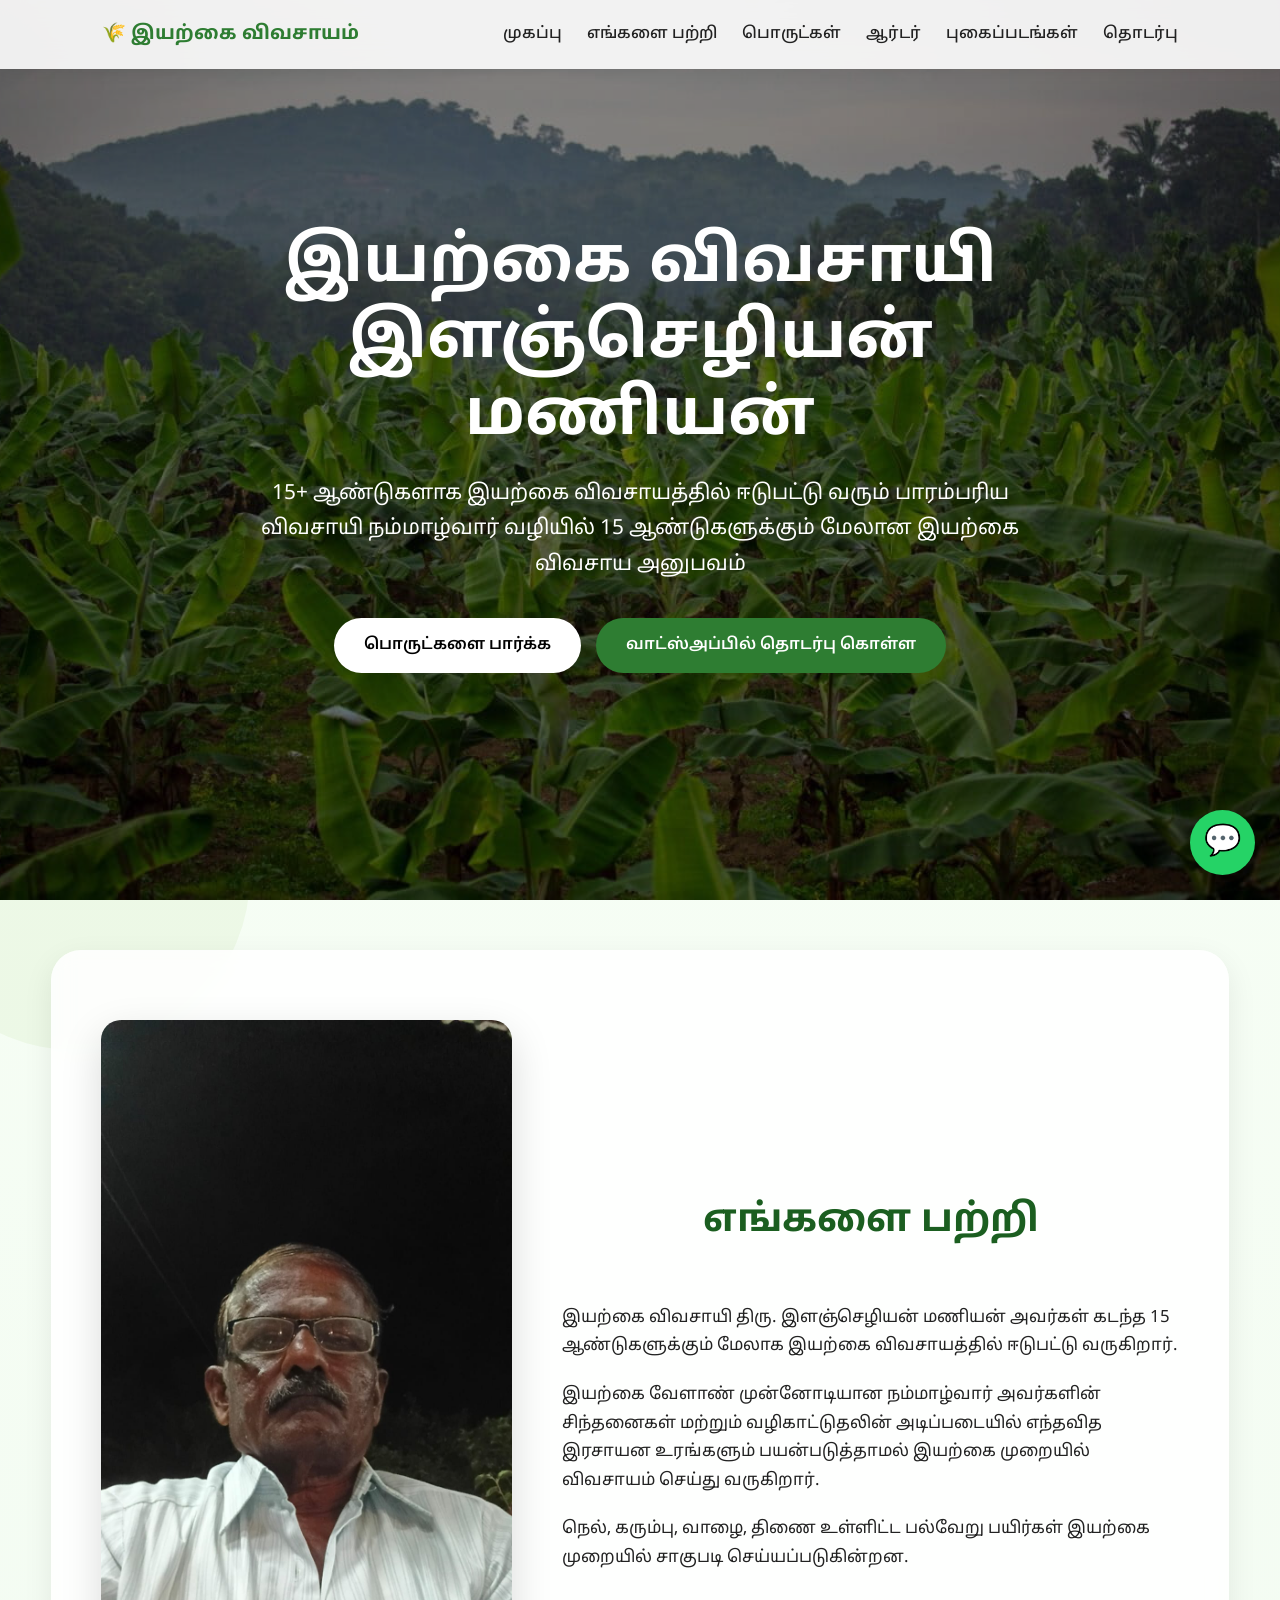
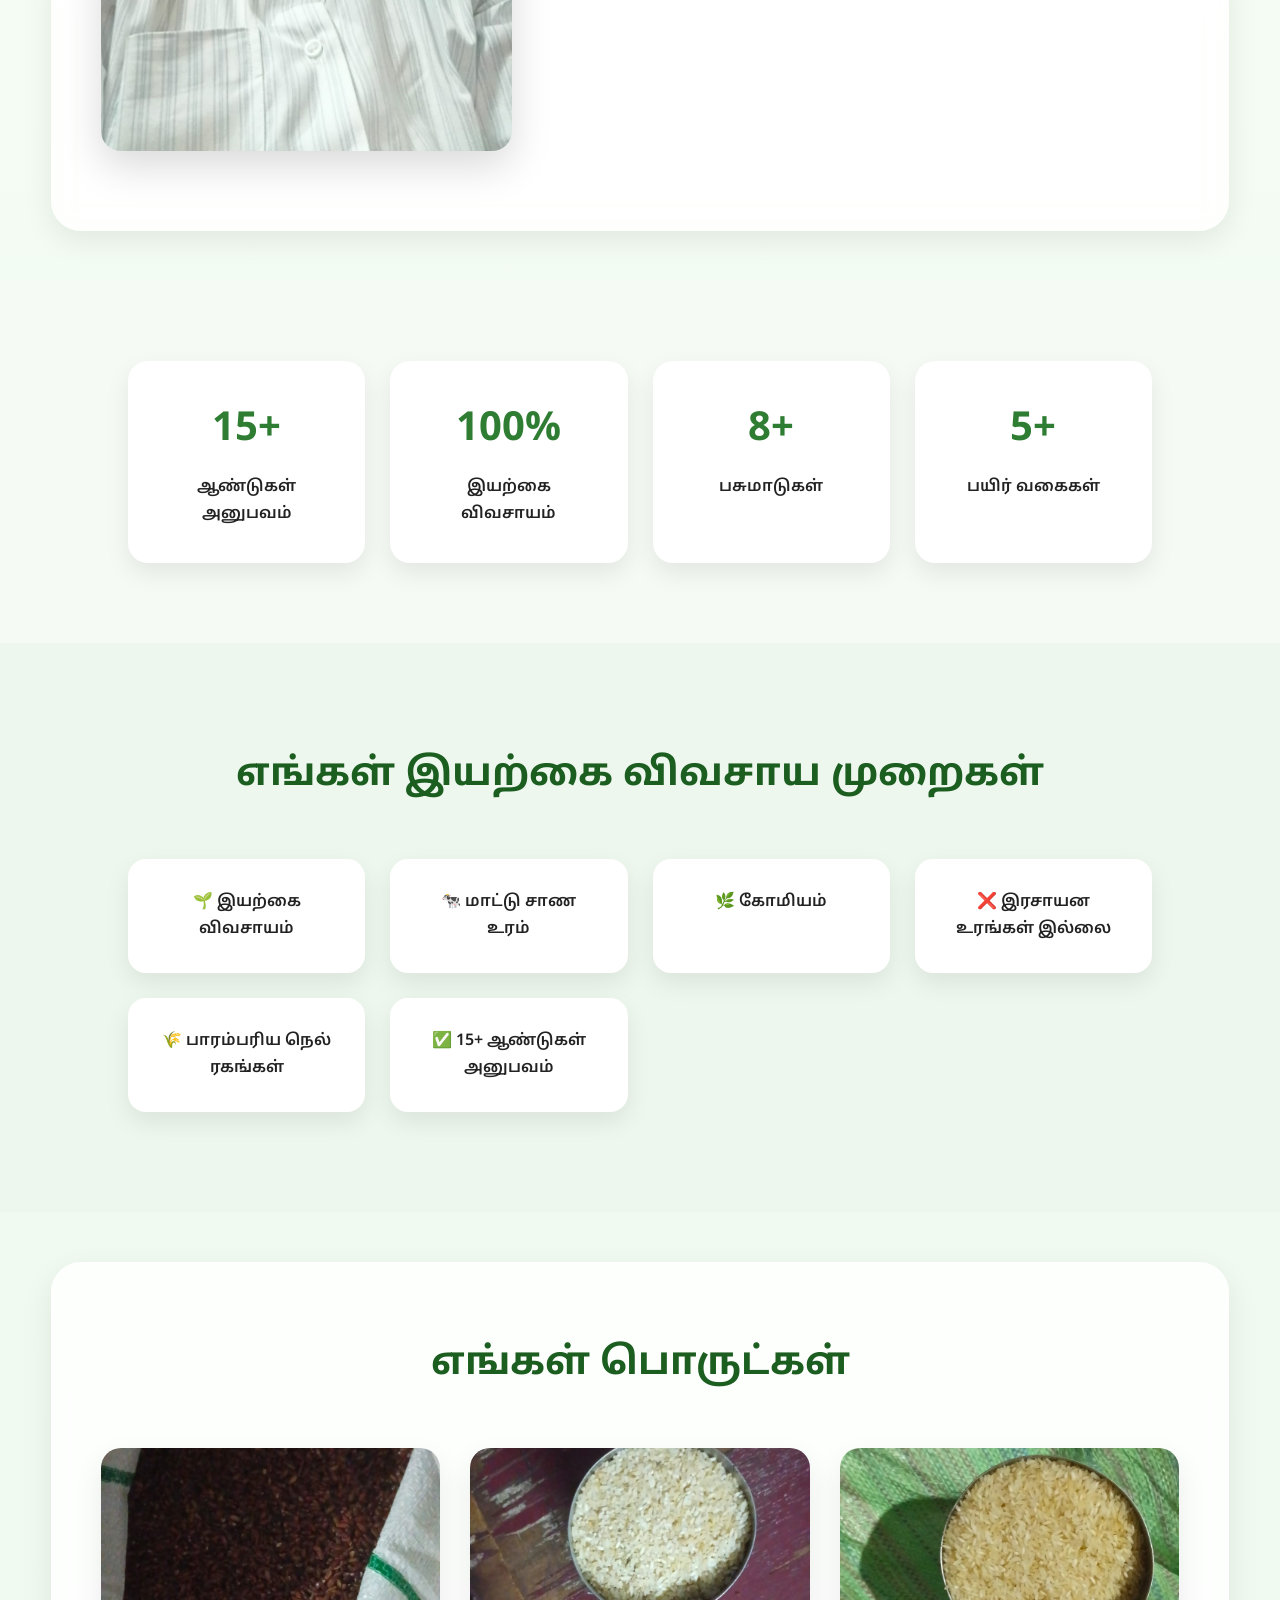
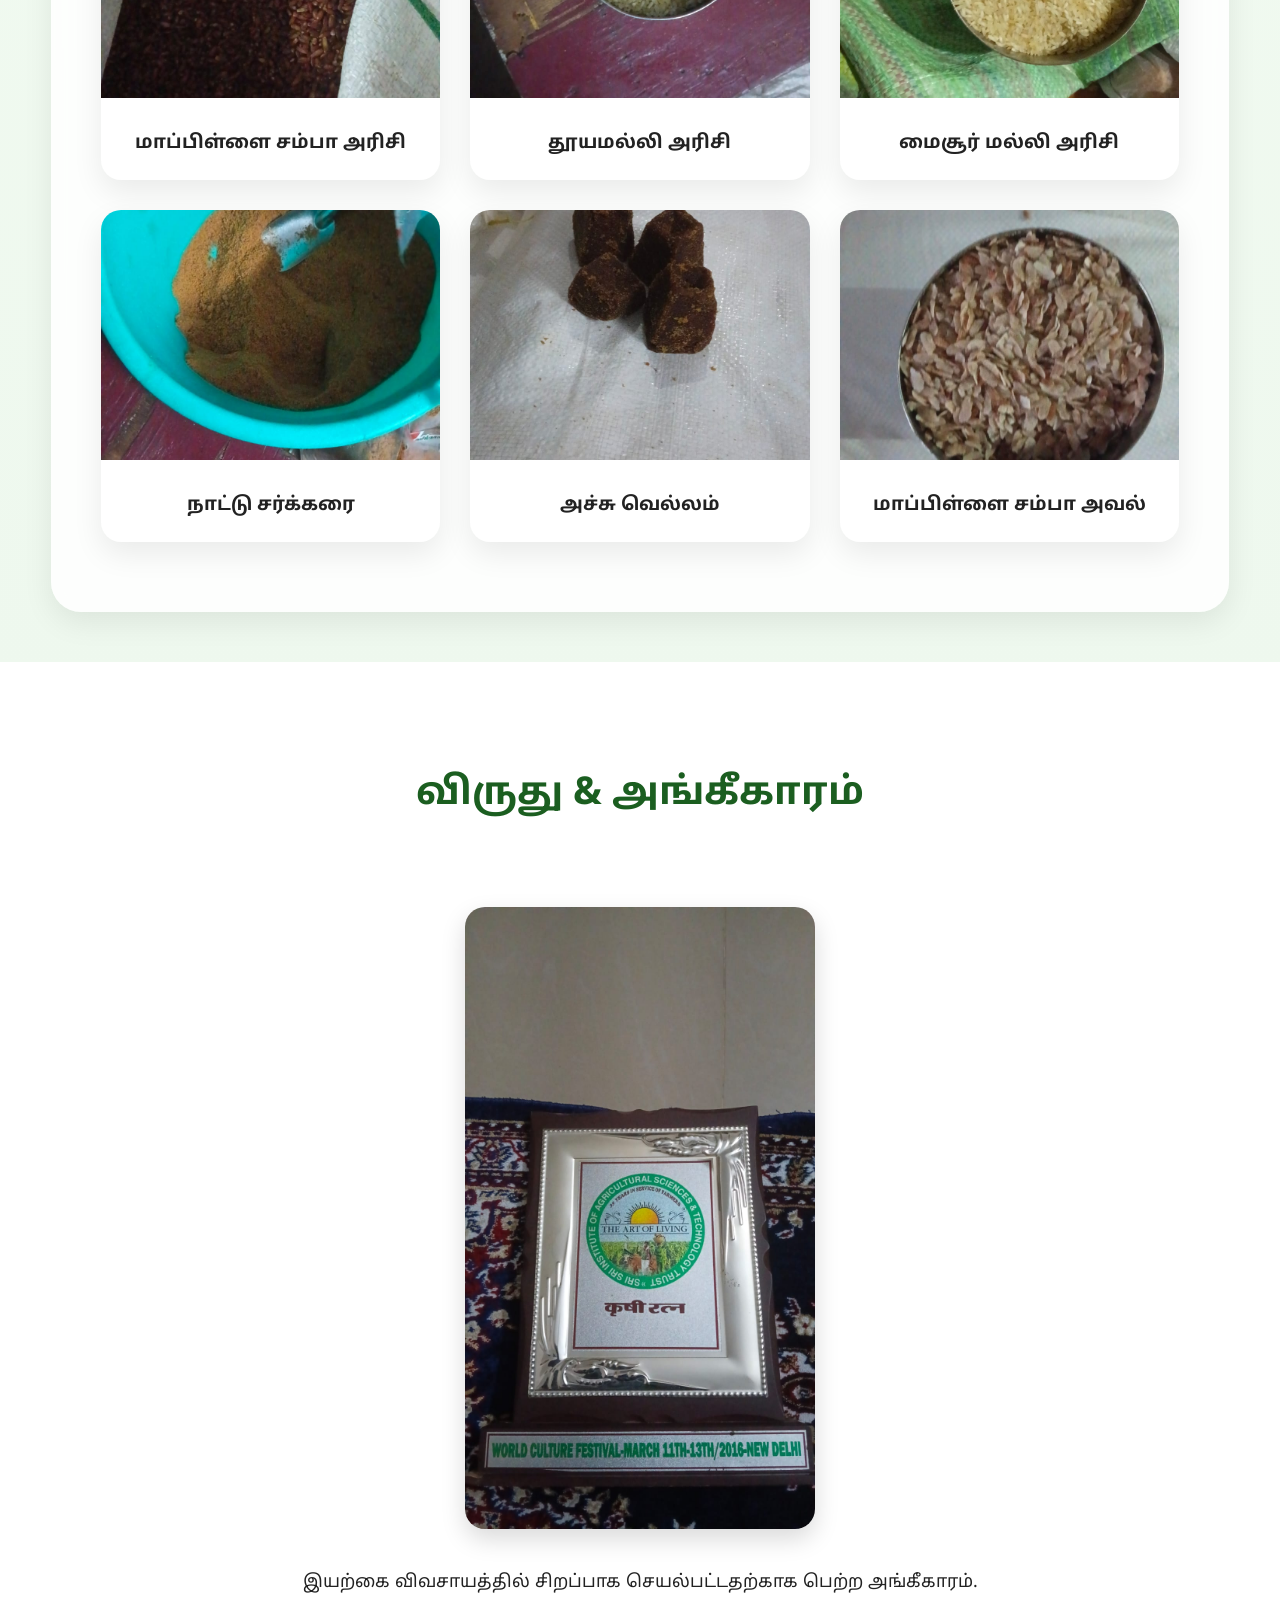
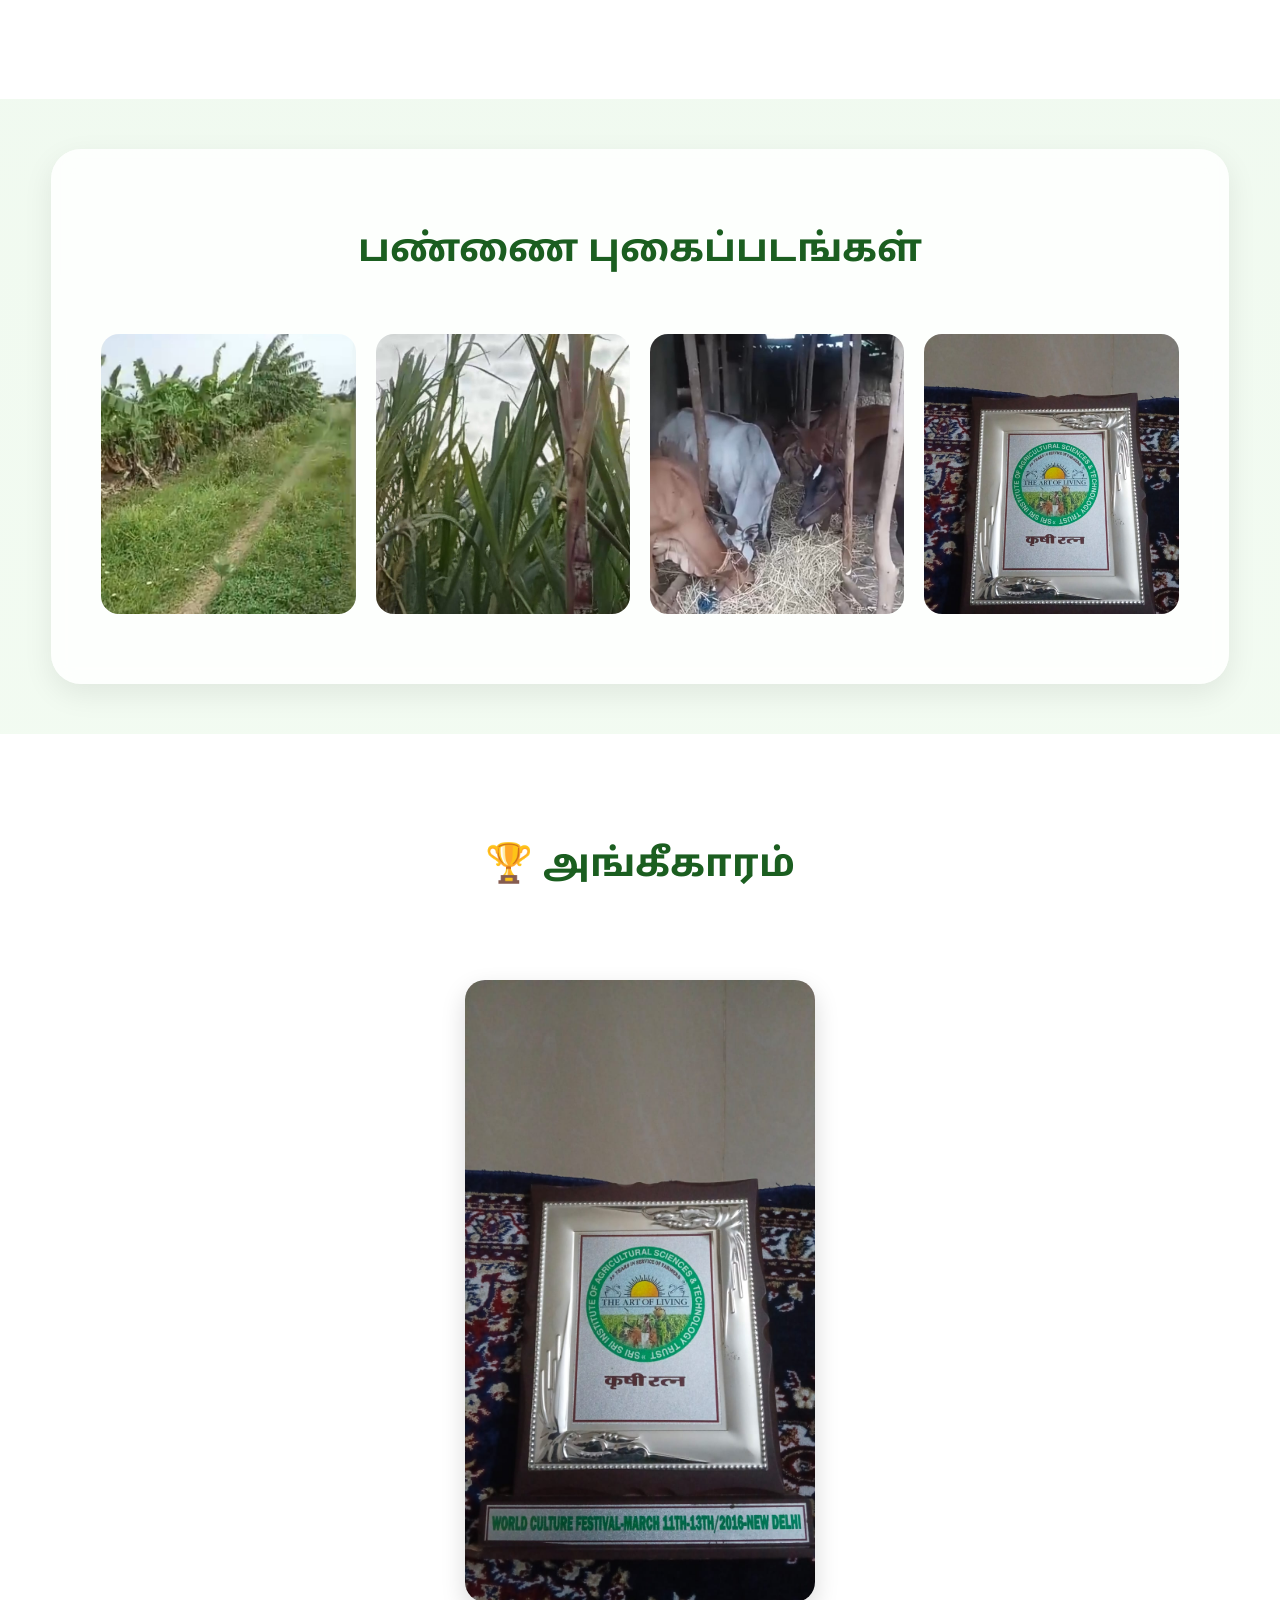
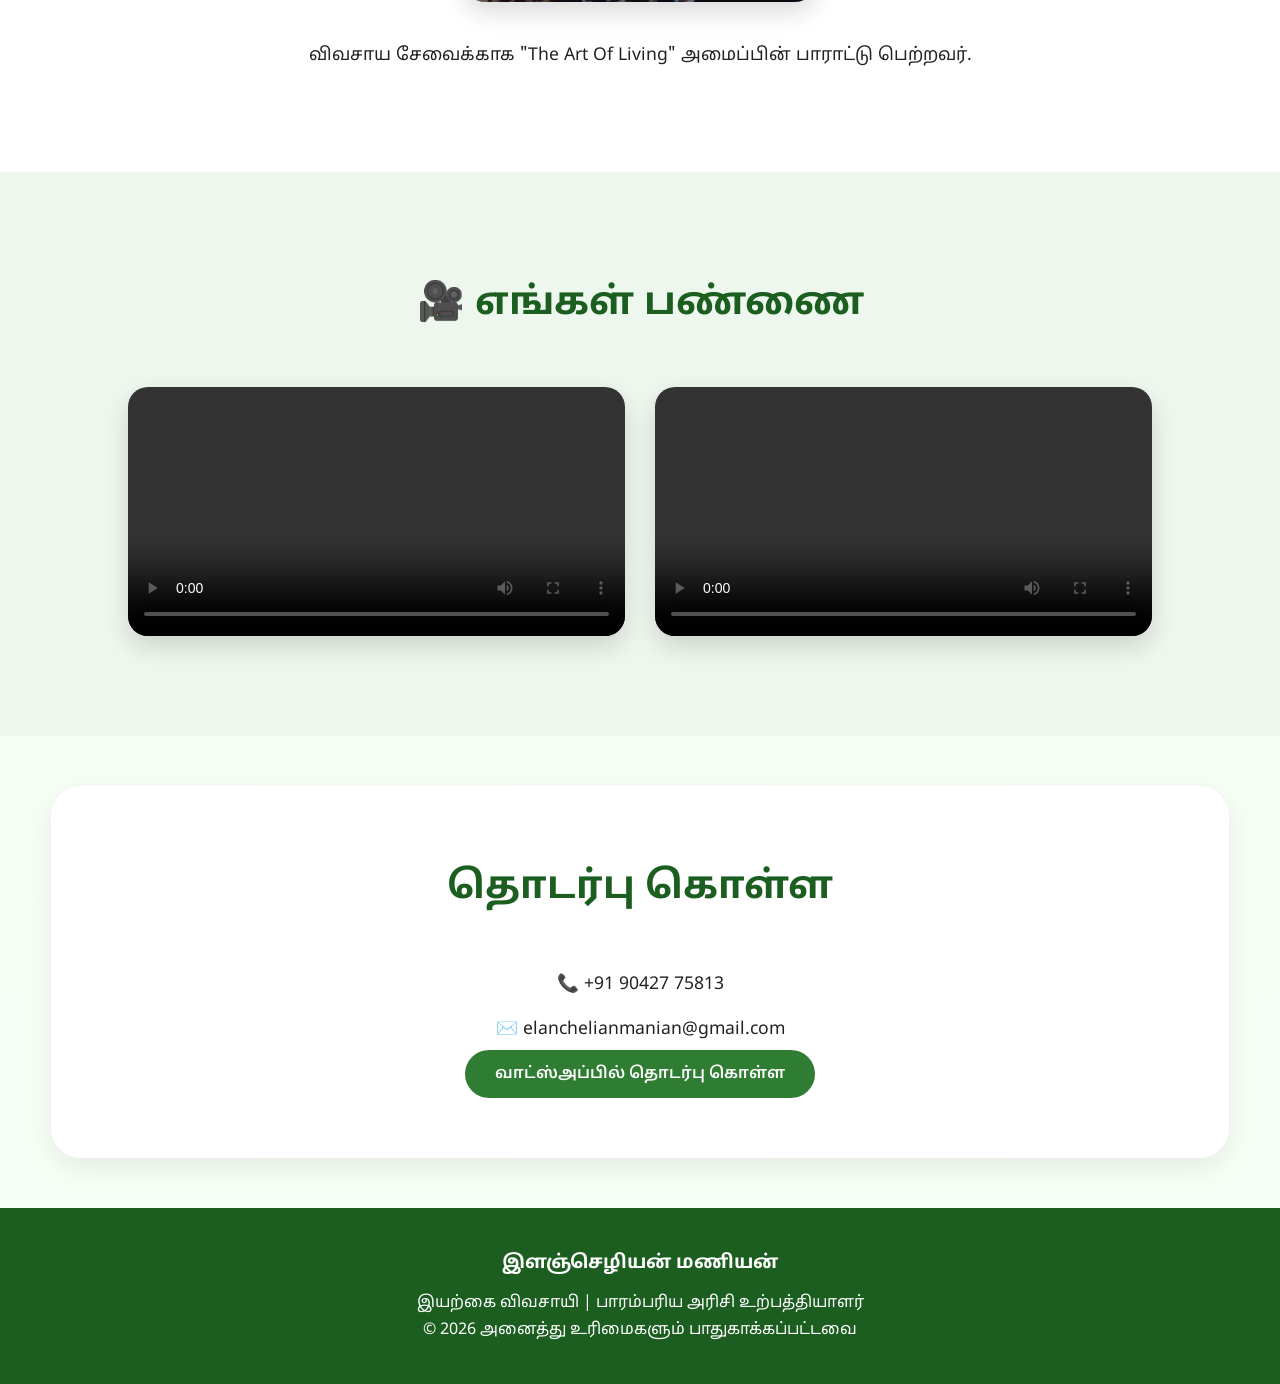
==== index.html @ e650efd2 "Add files via upload" ====
<!DOCTYPE html>
<html lang="ta">
<head>
    <meta charset="UTF-8">
    <meta name="viewport" content="width=device-width, initial-scale=1.0">

    <title>இளஞ்செழியன் மணியன் | இயற்கை விவசாயி</title>

    <meta name="description"
        content="15 ஆண்டுகளுக்கும் மேலாக இயற்கை விவசாயத்தில் ஈடுபட்டு வரும் இளஞ்செழியன் மணியன். பாரம்பரிய அரிசி வகைகள், நாட்டு சர்க்கரை, வெல்லம் மற்றும் இயற்கை விவசாயப் பொருட்கள்.">

    <link rel="stylesheet" href="style.css">

    <link href="https://fonts.googleapis.com/css2?family=Noto+Sans+Tamil:wght@300;400;500;600;700&display=swap" rel="stylesheet">
</head>

<body>

    <!-- NAVBAR -->

    <header class="navbar">

        <div class="logo">
            🌾 இயற்கை விவசாயம்
        </div>

        <nav>
            <ul>
                <li><a href="#home">முகப்பு</a></li>
                <li><a href="#about">எங்களை பற்றி</a></li>
                <li><a href="#products">பொருட்கள்</a></li>
                <li><a href="order.html">ஆர்டர்</a></li>
                <li><a href="#gallery">புகைப்படங்கள்</a></li>
                <li><a href="#contact">தொடர்பு</a></li>
            </ul>
        </nav>

    </header>



    <!-- HERO SECTION -->

    <section id="home" class="hero">

        <div class="overlay"></div>

        <div class="hero-content">

            <h1>
                இயற்கை விவசாயி <br>
                இளஞ்செழியன் மணியன்
            </h1>

            <p>
                15+ ஆண்டுகளாக இயற்கை விவசாயத்தில் ஈடுபட்டு வரும்
                பாரம்பரிய விவசாயி நம்மாழ்வார் வழியில் 15 ஆண்டுகளுக்கும் மேலான இயற்கை விவசாய அனுபவம்
            </p>

            <div class="hero-buttons">

                <a href="#products" class="btn">
                    பொருட்களை பார்க்க
                </a>

                <a href="https://wa.me/919042775813"
                    target="_blank"
                    class="btn btn-green">

                    வாட்ஸ்அப்பில் தொடர்பு கொள்ள
                </a>

            </div>

        </div>

    </section>



    <!-- ABOUT -->

    <section id="about" class="about">

        <div class="about-image">
            <img src="farmer.jpeg" alt="Farmer">
        </div>

        <div class="about-content">

            <h2>எங்களை பற்றி</h2>

            <p>
                இயற்கை விவசாயி திரு. இளஞ்செழியன் மணியன் அவர்கள்
                கடந்த 15 ஆண்டுகளுக்கும் மேலாக இயற்கை விவசாயத்தில்
                ஈடுபட்டு வருகிறார்.
            </p>

            <p>
                இயற்கை வேளாண் முன்னோடியான நம்மாழ்வார் அவர்களின்
                சிந்தனைகள் மற்றும் வழிகாட்டுதலின் அடிப்படையில்
                எந்தவித இரசாயன உரங்களும் பயன்படுத்தாமல்
                இயற்கை முறையில் விவசாயம் செய்து வருகிறார்.
            </p>

            <p>
                நெல், கரும்பு, வாழை, திணை உள்ளிட்ட பல்வேறு
                பயிர்கள் இயற்கை முறையில் சாகுபடி செய்யப்படுகின்றன.
            </p>

        </div>

    </section>

    <section class="stats">

    <div class="stat-box">
        <h3>15+</h3>
        <p>ஆண்டுகள் அனுபவம்</p>
    </div>

    <div class="stat-box">
        <h3>100%</h3>
        <p>இயற்கை விவசாயம்</p>
    </div>

    <div class="stat-box">
        <h3>8+</h3>
        <p>பசுமாடுகள்</p>
    </div>

    <div class="stat-box">
        <h3>5+</h3>
        <p>பயிர் வகைகள்</p>
    </div>

</section>



    <!-- ORGANIC -->

    <section class="organic">

        <h2>எங்கள் இயற்கை விவசாய முறைகள்</h2>

        <div class="organic-grid">

            <div class="organic-card">
                🌱 இயற்கை விவசாயம்
            </div>

            <div class="organic-card">
                🐄 மாட்டு சாண உரம்
            </div>

            <div class="organic-card">
                🌿 கோமியம்
            </div>

            <div class="organic-card">
                ❌ இரசாயன உரங்கள் இல்லை
            </div>

            <div class="organic-card">
                🌾 பாரம்பரிய நெல் ரகங்கள்
            </div>

            <div class="organic-card">
                ✅ 15+ ஆண்டுகள் அனுபவம்
            </div>

        </div>

    </section>



    <!-- PRODUCTS -->

    <section id="products" class="products">

        <h2>எங்கள் பொருட்கள்</h2>

        <div class="product-grid">

            <div class="product-card">
                <img src="mappulai samba 1.jpeg">
                <h3>மாப்பிள்ளை சம்பா அரிசி</h3>
            </div>

            <div class="product-card">
                <img src="thooyamalli 5.jpeg">
                <h3>தூயமல்லி அரிசி</h3>
            </div>

            <div class="product-card">
                <img src="maisoor malli 4.jpeg">
                <h3>மைசூர் மல்லி அரிசி</h3>
            </div>

            <div class="product-card">
                <img src="naatu sugar 6.jpeg">
                <h3>நாட்டு சர்க்கரை</h3>
            </div>

            <div class="product-card">
                <img src="achu vellam 7.jpeg">
                <h3>அச்சு வெல்லம்</h3>
            </div>

            <div class="product-card">
                <img src="mappulai samba avul 3.jpeg">
                <h3>மாப்பிள்ளை சம்பா அவல்</h3>
            </div>

        </div>

    </section>



    <!-- AWARD -->

    <section class="award">

        <h2>விருது & அங்கீகாரம்</h2>

        <img src="award.jpeg">

        <p>
            இயற்கை விவசாயத்தில் சிறப்பாக செயல்பட்டதற்காக
            பெற்ற அங்கீகாரம்.
        </p>

    </section>



    <!-- GALLERY -->

    <section id="gallery" class="gallery">

        <h2>பண்ணை புகைப்படங்கள்</h2>

        <div class="gallery-grid">

            <img src="banana 8.jpeg">
            <img src="sugarcane 9.jpeg">
            <img src="cow.jpeg">
            <img src="award.jpeg">

        </div>

    </section>

    <section class="award">

    <h2>🏆 அங்கீகாரம்</h2>

    <img src="award.jpeg">

    <p>
        விவசாய சேவைக்காக
        "The Art Of Living"
        அமைப்பின் பாராட்டு பெற்றவர்.
    </p>

</section>

<section class="videos">

<h2>🎥 எங்கள் பண்ணை</h2>

<div class="video-grid">

<video controls>
<source src="farm-tour.mp4" type="video/mp4">
</video>

<video controls>
<source src="organic-farming (1).mp4" type="video/mp4">
</video>

</div>

</section>



    <!-- CONTACT -->

    <section id="contact" class="contact">

        <h2>தொடர்பு கொள்ள</h2>

        <p>📞 +91 90427 75813</p>

        <p>
            ✉️ elanchelianmanian@gmail.com
        </p>

        <a href="https://wa.me/919042775813"
            target="_blank"
            class="btn btn-green">

            வாட்ஸ்அப்பில் தொடர்பு கொள்ள
        </a>

    </section>



    <!-- FOOTER -->

    <footer>

        <h3>இளஞ்செழியன் மணியன்</h3>

        <p>
            இயற்கை விவசாயி | பாரம்பரிய அரிசி உற்பத்தியாளர்
        </p>

        <p>
            © 2026 அனைத்து உரிமைகளும் பாதுகாக்கப்பட்டவை
        </p>

    </footer>

    <a href="https://wa.me/919042775813"
class="whatsapp-float"
target="_blank">

💬

</a>
</body>
</html>
---- style.css ----
*{
    margin:0;
    padding:0;
    box-sizing:border-box;
    scroll-behavior:smooth;
}

body{
    font-family:'Noto Sans Tamil',sans-serif;
    background:#f8faf7;
    color:#222;
    line-height:1.7;
    overflow-x:hidden;
}

/* NAVBAR */

.navbar{
    position:fixed;
    top:0;
    width:100%;
    display:flex;
    justify-content:space-between;
    align-items:center;
    padding:18px 8%;
    background:rgba(255,255,255,0.9);

    backdrop-filter:blur(12px);

    box-shadow:
    0 2px 20px rgba(0,0,0,0.08);
    z-index:1000;
    box-shadow:0 2px 15px rgba(0,0,0,0.08);
}

.logo{
    font-size:1.2rem;
    font-weight:700;
    color:#2e7d32;
}

.navbar ul{
    display:flex;
    gap:25px;
    list-style:none;
}

.navbar a{
    text-decoration:none;
    color:#222;
    font-weight:500;
    transition:.3s;
}

.navbar a:hover{
    color:#2e7d32;
}

/* HERO */

.hero{
    height:100vh;
    background:url("banana.jpg");
    background-size:cover;
    background-position:center;
    position:relative;
    display:flex;
    justify-content:center;
    align-items:center;
    text-align:center;
}

.overlay{
    position:absolute;
    inset:0;
    background:rgba(0,0,0,0.45);
}

.hero-content{
    position:relative;
    z-index:2;
    color:white;
    max-width:800px;
    padding:20px;
}

.hero h1{
    font-size:4rem;
    margin-bottom:20px;
    line-height:1.2;
}

.hero p{
    font-size:1.3rem;
    margin-bottom:35px;
}

.hero-buttons{
    display:flex;
    justify-content:center;
    gap:15px;
    flex-wrap:wrap;
}

.btn{
    padding:14px 30px;
    border-radius:50px;
    background:white;
    color:black;
    text-decoration:none;
    font-weight:600;
    transition:.3s;
}

.btn:hover{
    transform:translateY(-4px);
}

.btn-green{
    background:#2e7d32;
    color:white;
}

/* SECTIONS */

section{
    padding:100px 10%;
}

section h2{
    text-align:center;
    font-size:2.4rem;
    margin-bottom:50px;
    color:#1b5e20;
}

/* ABOUT */

.about{
    display:grid;
    grid-template-columns:1fr 1.5fr;
    gap:50px;
    align-items:center;
}

.about-image img{
    width:100%;
    border-radius:20px;
    box-shadow:0 15px 40px rgba(0,0,0,.15);
}

.about-content p{
    margin-bottom:20px;
    font-size:1.05rem;
}

/* ORGANIC */

.organic{
    background:#eef7ee;
}

.organic-grid{
    display:grid;
    grid-template-columns:repeat(auto-fit,minmax(220px,1fr));
    gap:25px;
}

.organic-card{
    background:white;
    padding:30px;
    border-radius:18px;
    text-align:center;
    font-weight:600;
    box-shadow:0 10px 25px rgba(0,0,0,.08);
    transition:.3s;
}

.organic-card:hover{
    transform:translateY(-8px);
}

/* PRODUCTS */

.product-grid{
    display:grid;
    grid-template-columns:repeat(auto-fit,minmax(280px,1fr));
    gap:30px;
}

.product-card{
    background:white;
    border-radius:20px;
    overflow:hidden;
    box-shadow:0 12px 30px rgba(0,0,0,.08);
    transition:.3s;
}

.product-card:hover{
    transform:translateY(-12px);
    box-shadow:0 20px 40px rgba(0,0,0,.15);
}

.product-card img{
    width:100%;
    height:250px;
    object-fit:cover;
}

.product-card h3{
    padding:20px;
    text-align:center;
}

/* AWARD */

.award{
    text-align:center;
    background:#f4f9f2;
}

.award img{
    width:320px;
    max-width:100%;
    margin-bottom:25px;
    border-radius:15px;
    box-shadow:0 12px 25px rgba(0,0,0,.12);
}

/* GALLERY */

.gallery{
    background:white;
}

.gallery-grid{
    display:grid;
    grid-template-columns:repeat(auto-fit,minmax(250px,1fr));
    gap:20px;
}

.gallery-grid img{
    width:100%;
    height:280px;
    object-fit:cover;
    border-radius:18px;
    transition:.3s;
    cursor:pointer;
}

.gallery-grid img:hover{
    transform:translateY(-12px);
    box-shadow:0 20px 40px rgba(0,0,0,.15);
}

/* CONTACT */

.contact{
    text-align:center;
    background:#eef7ee;
}

.contact p{
    margin-bottom:15px;
    font-size:1.1rem;
}

/* FOOTER */

footer{
    background:#1b5e20;
    color:white;
    text-align:center;
    padding:40px 20px;
}

footer h3{
    margin-bottom:10px;
}

/* MOBILE */

@media(max-width:900px){

    .navbar{
        flex-direction:column;
        gap:15px;
        padding:15px;
    }

    .navbar ul{
        flex-wrap:wrap;
        justify-content:center;
        gap:12px;
    }

    .hero h1{
        font-size:2.5rem;
    }

    .hero p{
        font-size:1rem;
    }

    .about{
        grid-template-columns:1fr;
    }

    section{
        padding:80px 6%;
    }
}

.whatsapp-float{
    position:fixed;
    width:65px;
    height:65px;
    bottom:25px;
    right:25px;
    background:#25D366;
    color:white;
    border-radius:50%;
    display:flex;
    justify-content:center;
    align-items:center;
    font-size:30px;
    text-decoration:none;
    box-shadow:0 5px 20px rgba(0,0,0,.3);
    z-index:9999;
    transition:.3s;
}

.whatsapp-float:hover{
    transform:scale(1.1);
}

.stats{
    display:grid;
    grid-template-columns:repeat(auto-fit,minmax(220px,1fr));
    gap:25px;
    padding:80px 10%;
    background:#f5faf4;
}

.stat-box{
    background:white;
    text-align:center;
    padding:35px;
    border-radius:20px;
    box-shadow:0 10px 25px rgba(0,0,0,.08);
}

.stat-box h3{
    color:#2e7d32;
    font-size:2.5rem;
}

.stat-box p{
    margin-top:10px;
    font-weight:600;
}

.award{
    text-align:center;
    padding:100px 10%;
    background:white;
}

.award img{
    width:350px;
    max-width:100%;
    border-radius:20px;
    margin:30px 0;
    box-shadow:0 10px 25px rgba(0,0,0,.15);
}

.award p{
    font-size:1.1rem;
}

.videos{
    padding:100px 10%;
    background:#eef7ee;
}

.video-grid{
    display:grid;
    grid-template-columns:repeat(auto-fit,minmax(400px,1fr));
    gap:30px;
}

.video-grid video{
    width:100%;
    border-radius:20px;
    box-shadow:0 10px 25px rgba(0,0,0,.15);
}

.active{
    color:#2e7d32 !important;
    font-weight:700;
}

.order-container{
    margin-top:140px;
}

body{
    background: linear-gradient(
        180deg,
        #f8fff6 0%,
        #eef8ee 50%,
        #f8fff6 100%
    );
}

.about,
.products,
.gallery,
.contact{
    background: rgba(255,255,255,0.85);
    backdrop-filter: blur(10px);

    border-radius: 30px;

    margin: 50px auto;
    width: 92%;

    box-shadow:
    0 10px 30px rgba(0,0,0,0.08);

    padding: 70px 50px;
}

body::before{
    content:"";
    position:fixed;
    top:-150px;
    right:-100px;

    width:400px;
    height:400px;

    background:rgba(76,175,80,0.08);

    border-radius:50%;

    z-index:-1;
}

body::after{
    content:"";
    position:fixed;

    bottom:-150px;
    left:-100px;

    width:350px;
    height:350px;

    background:rgba(139,195,74,0.08);

    border-radius:50%;

    z-index:-1;
}

.product-card,
.gallery img,
.organic-card{
    transition:0.4s;
}

.product-card:hover,
.gallery img:hover,
.organic-card:hover{

    transform:translateY(-10px);

    box-shadow:
    0 20px 40px rgba(0,0,0,0.15);
}
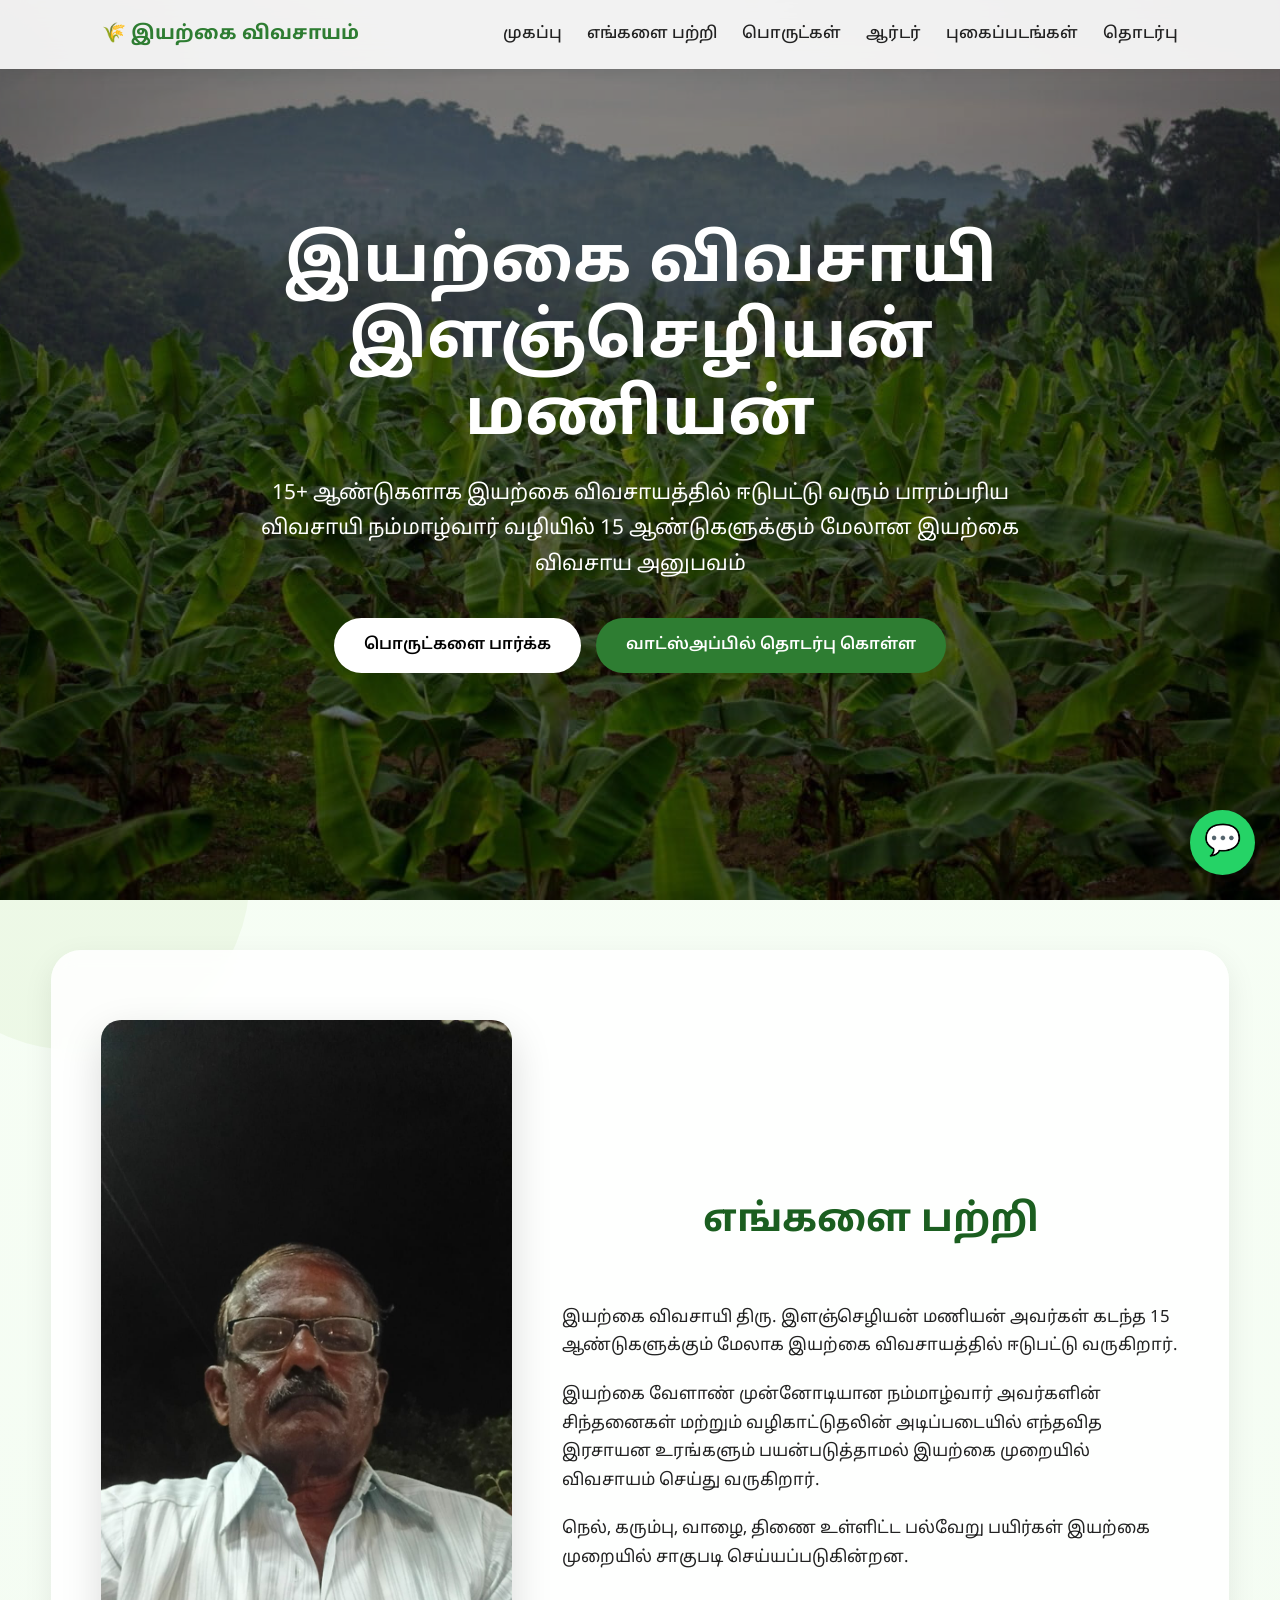
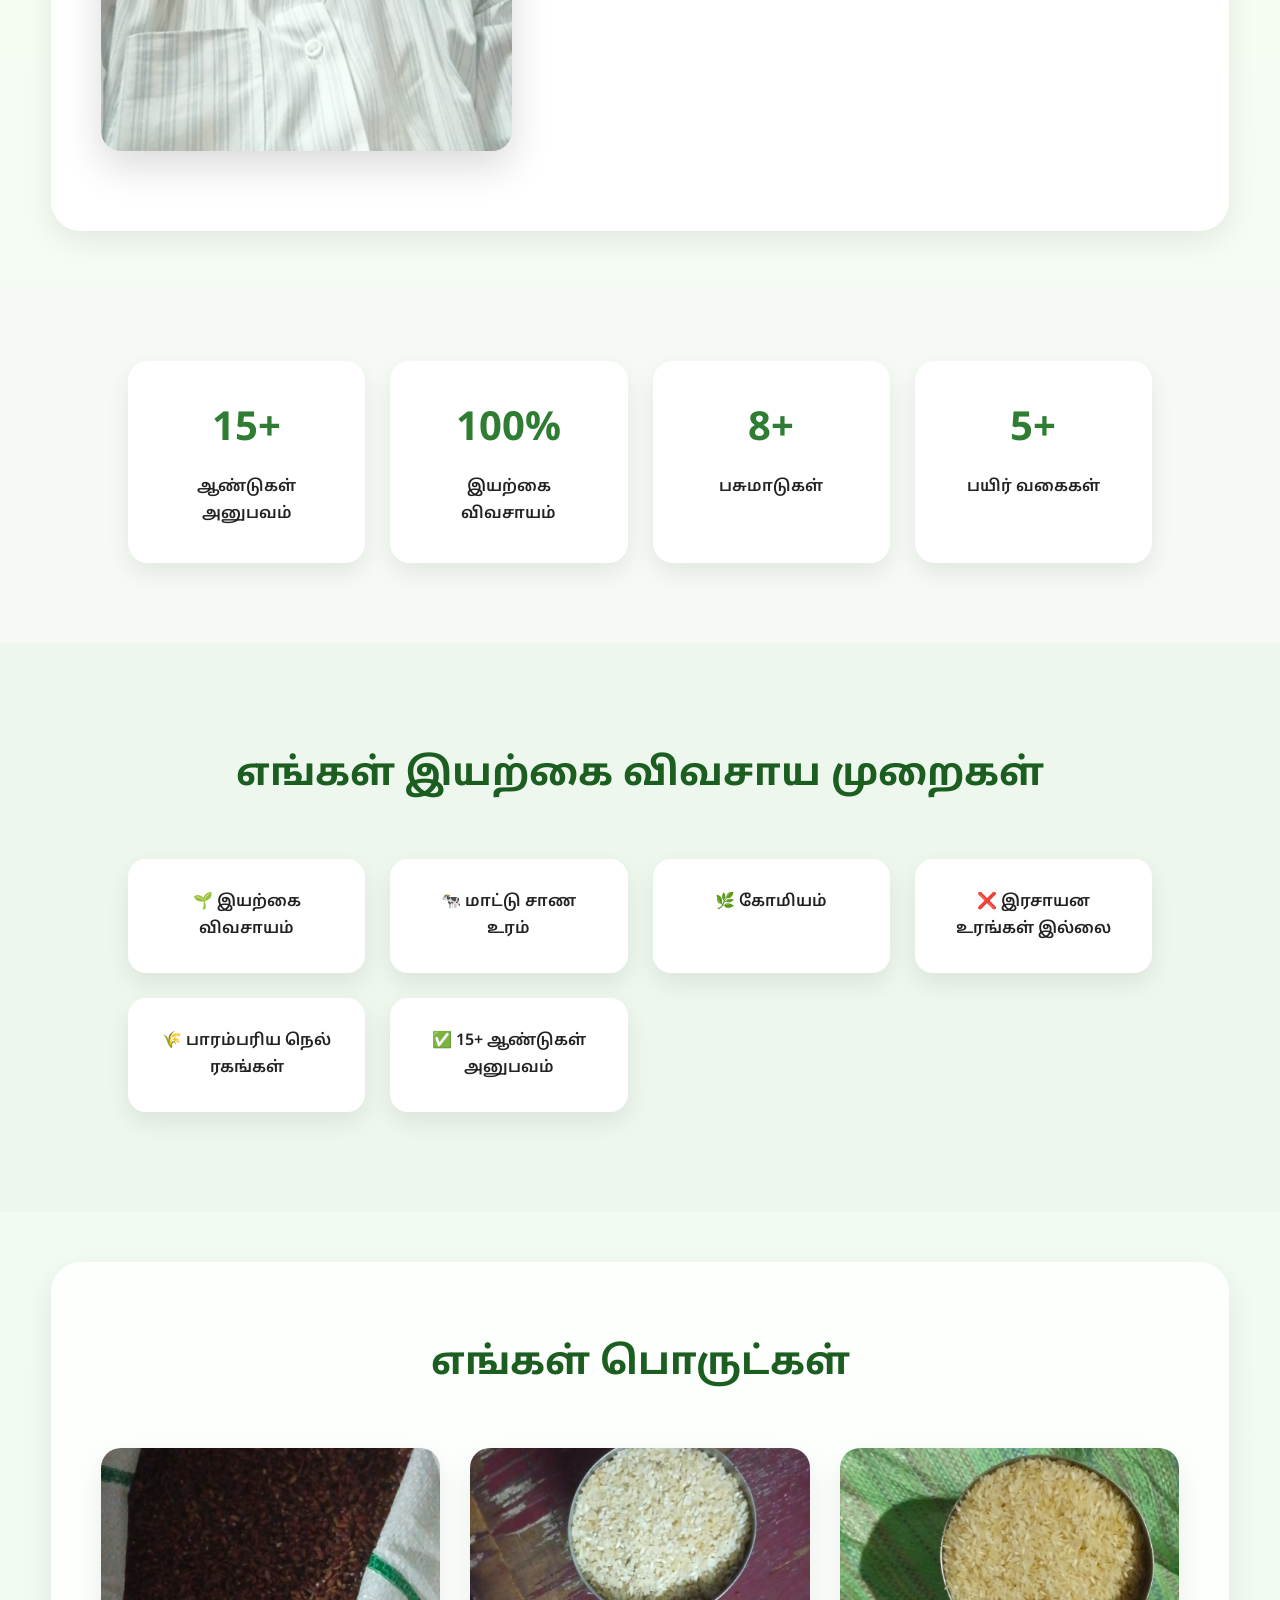
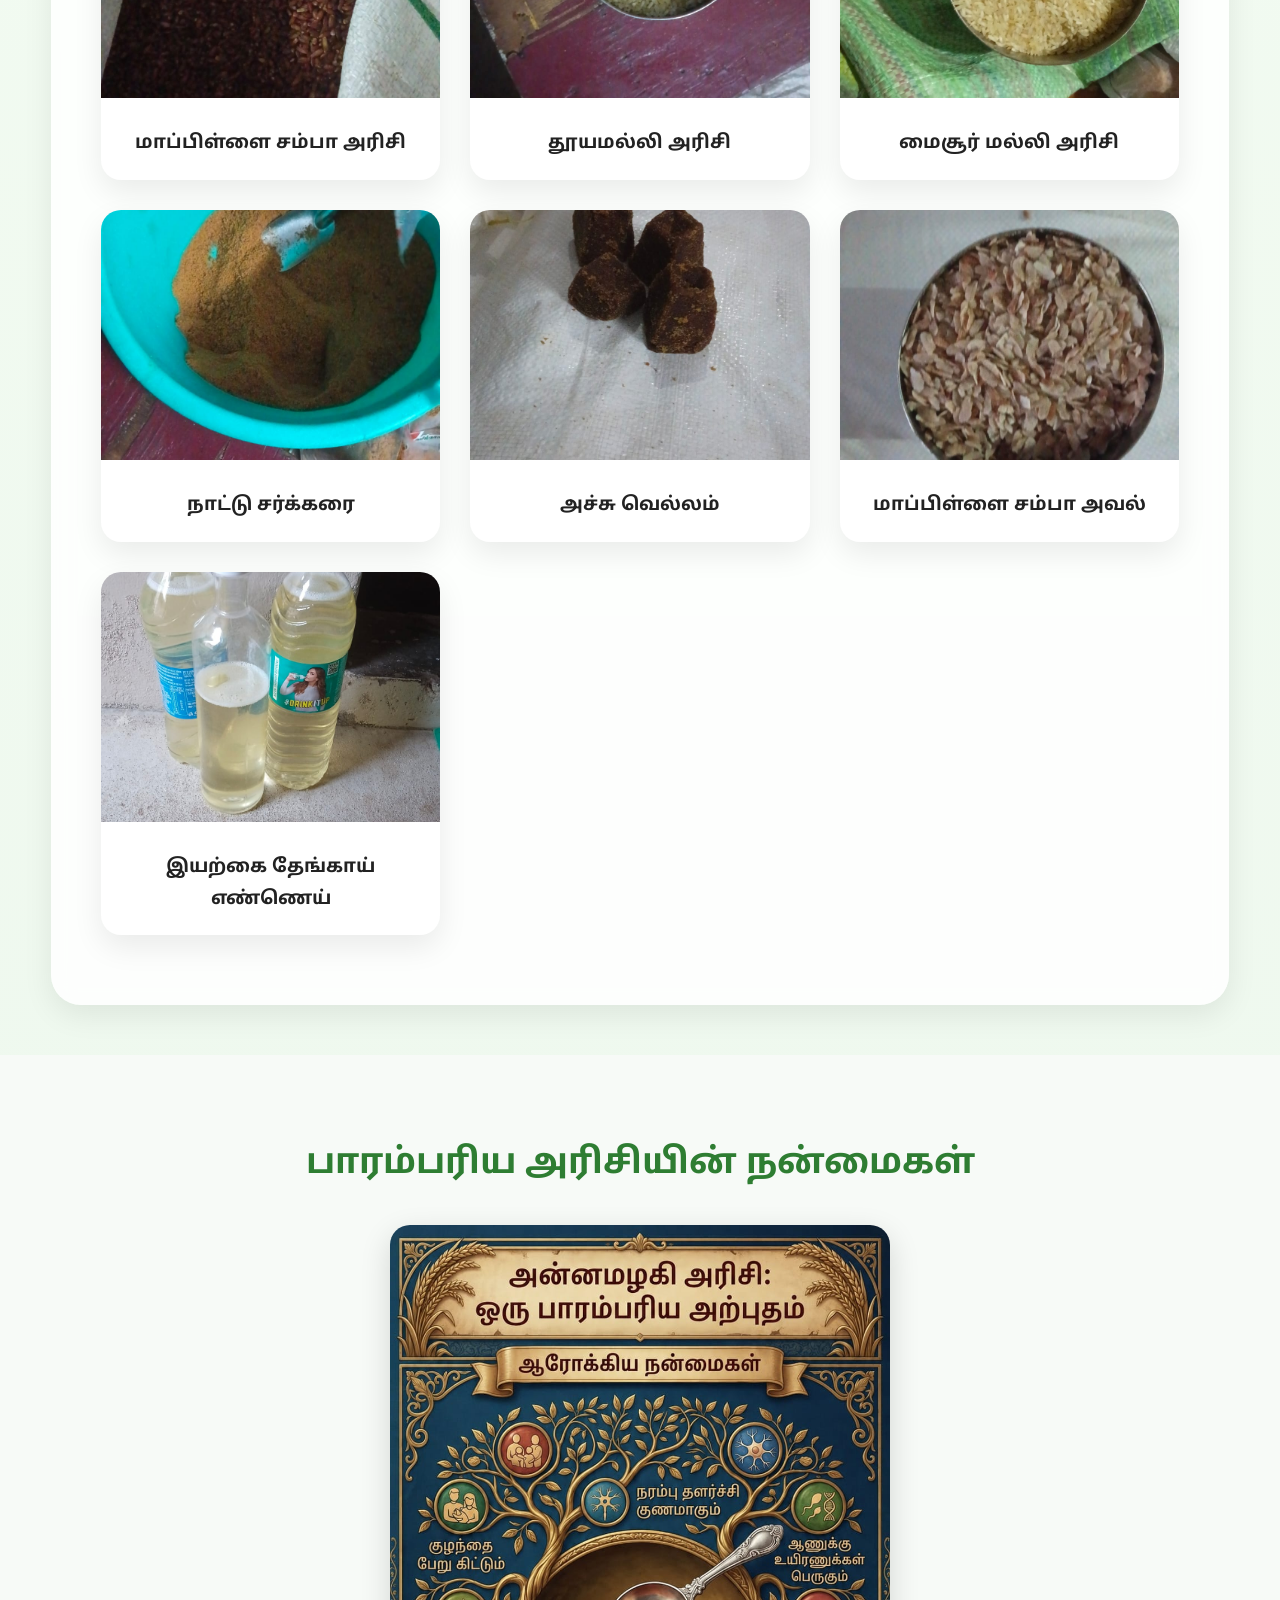
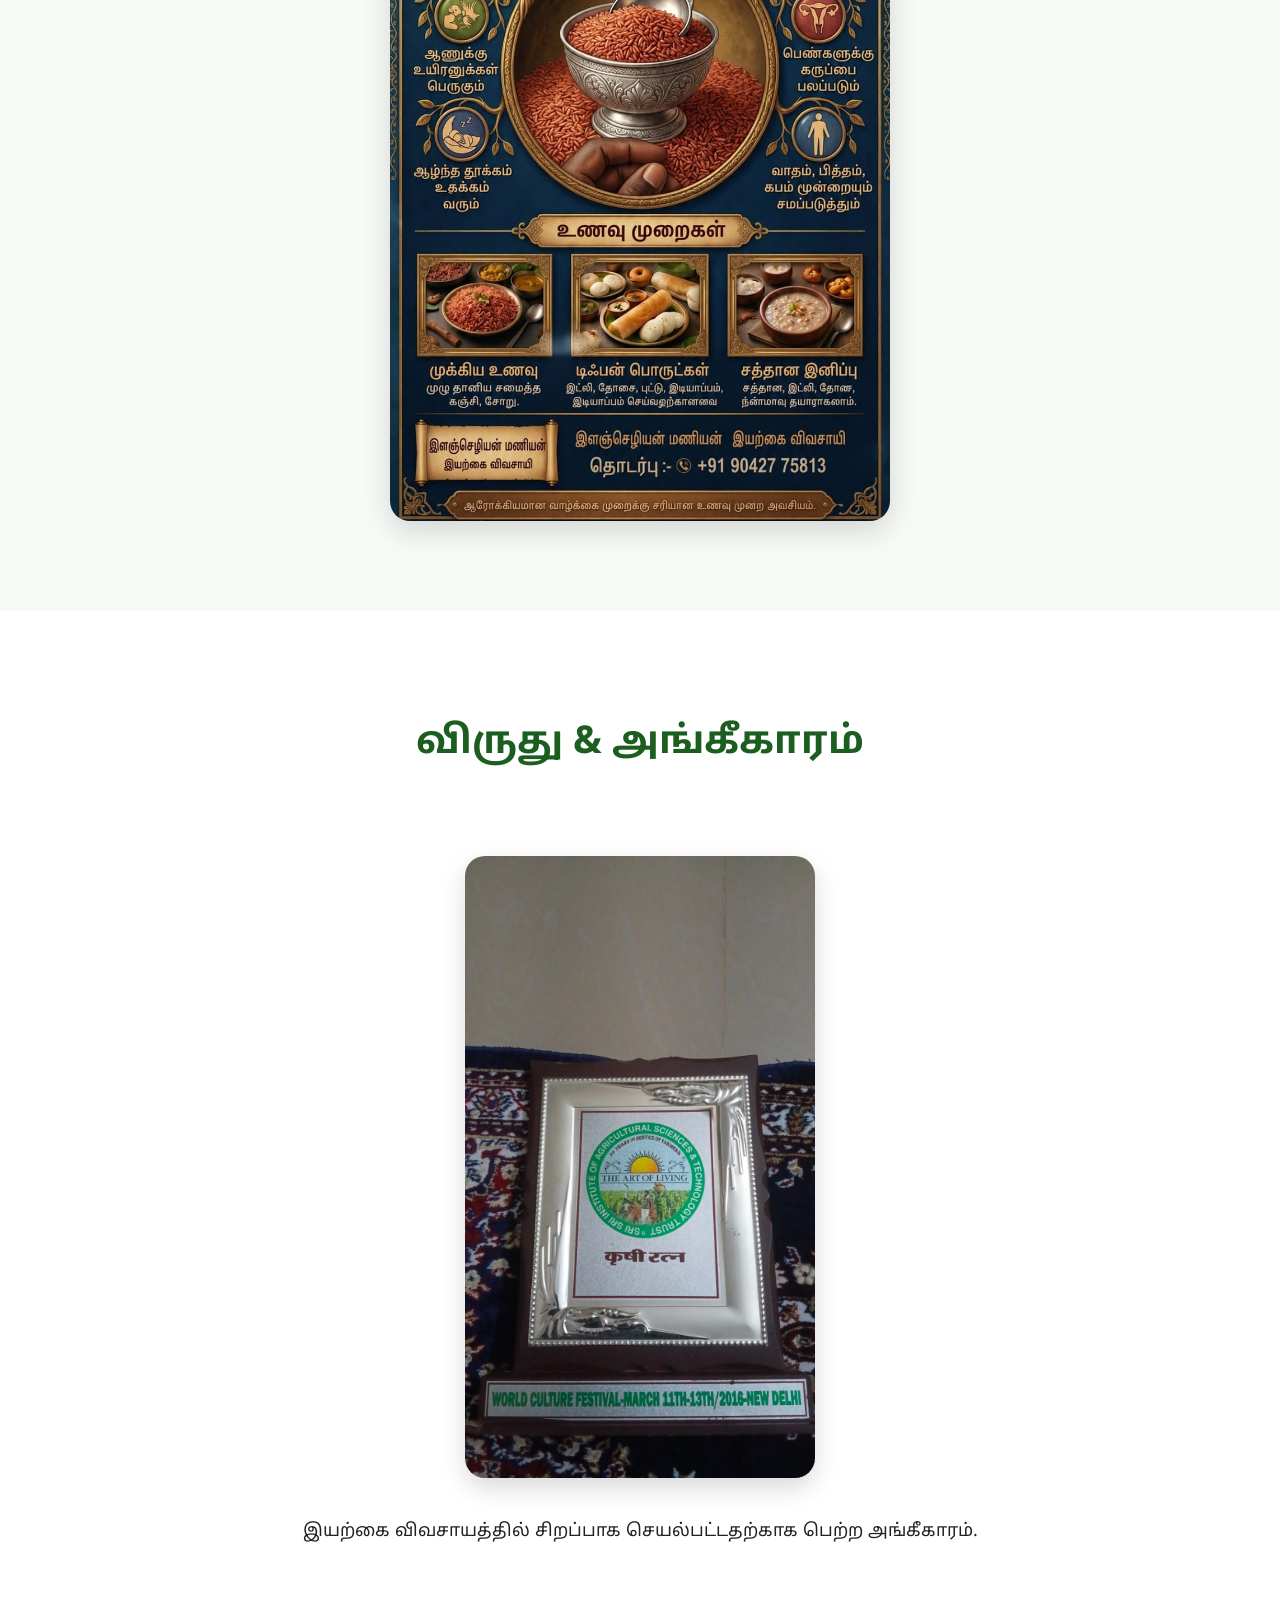
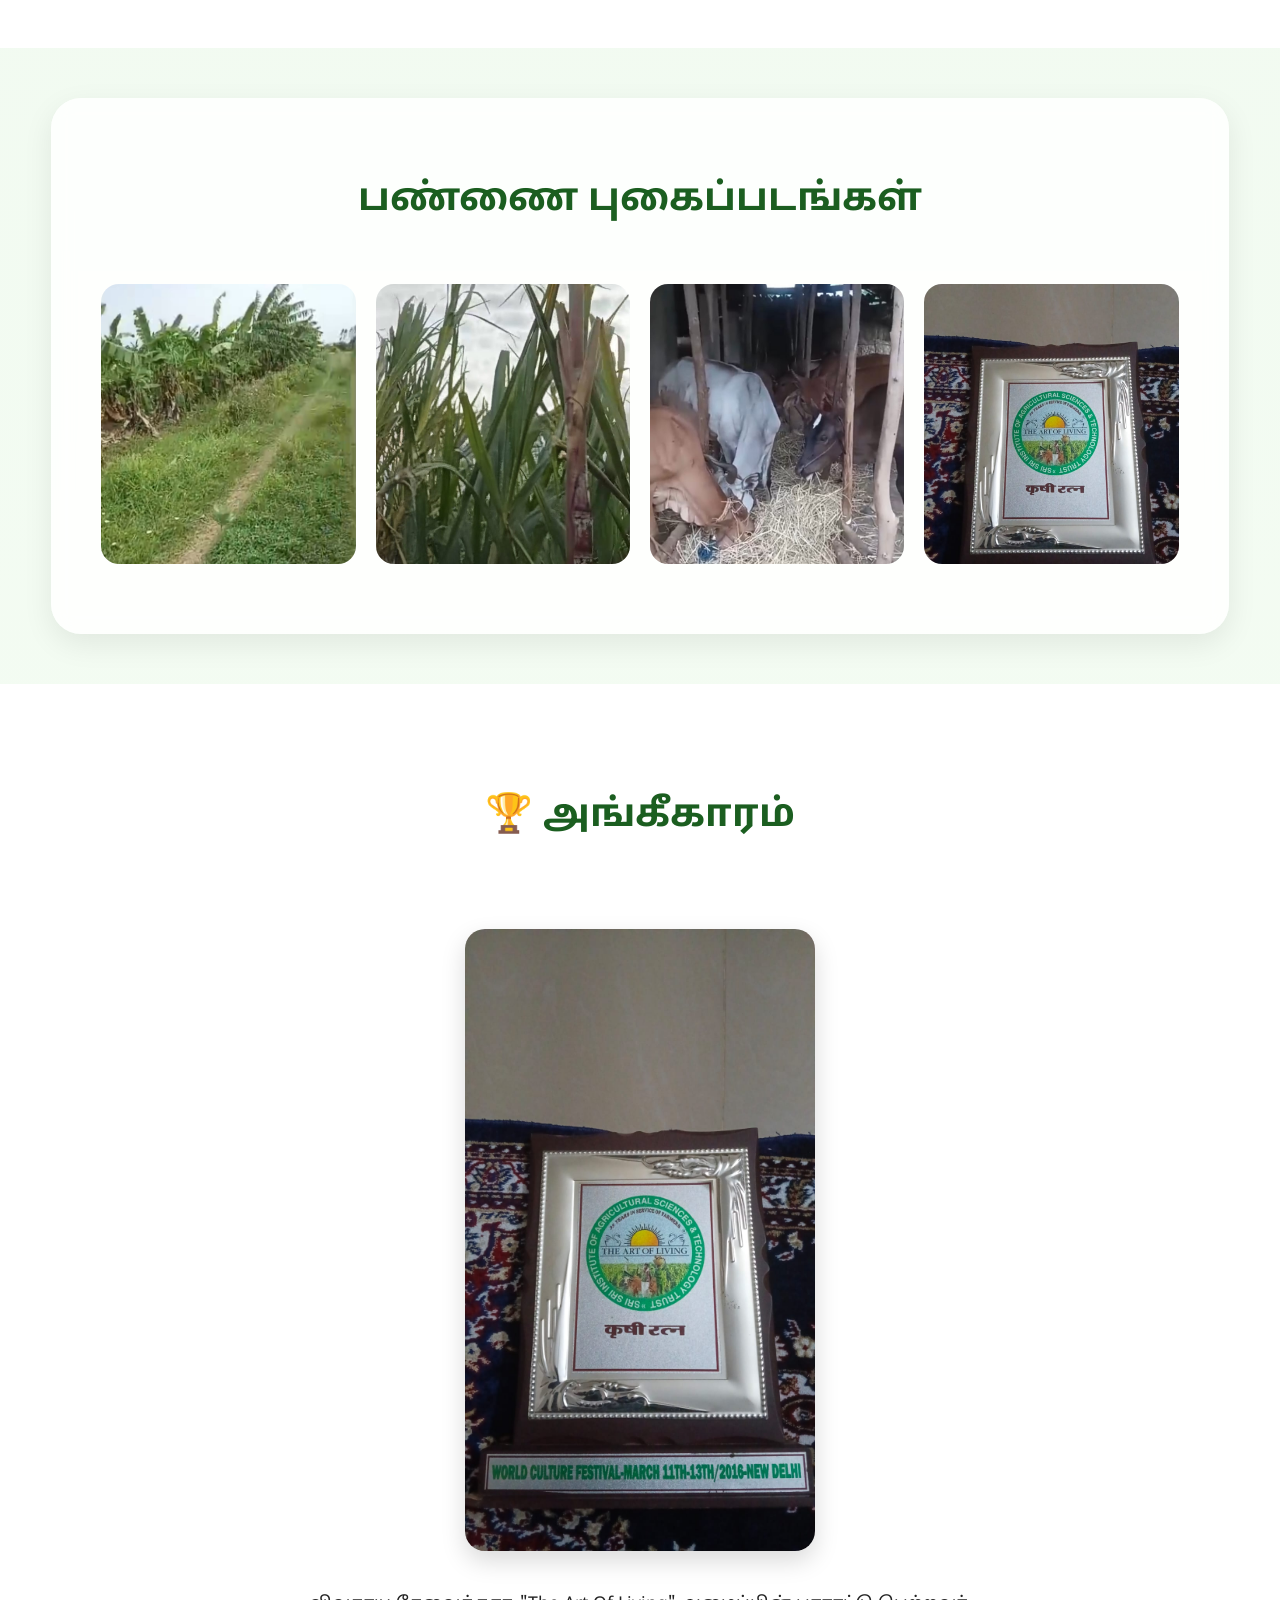
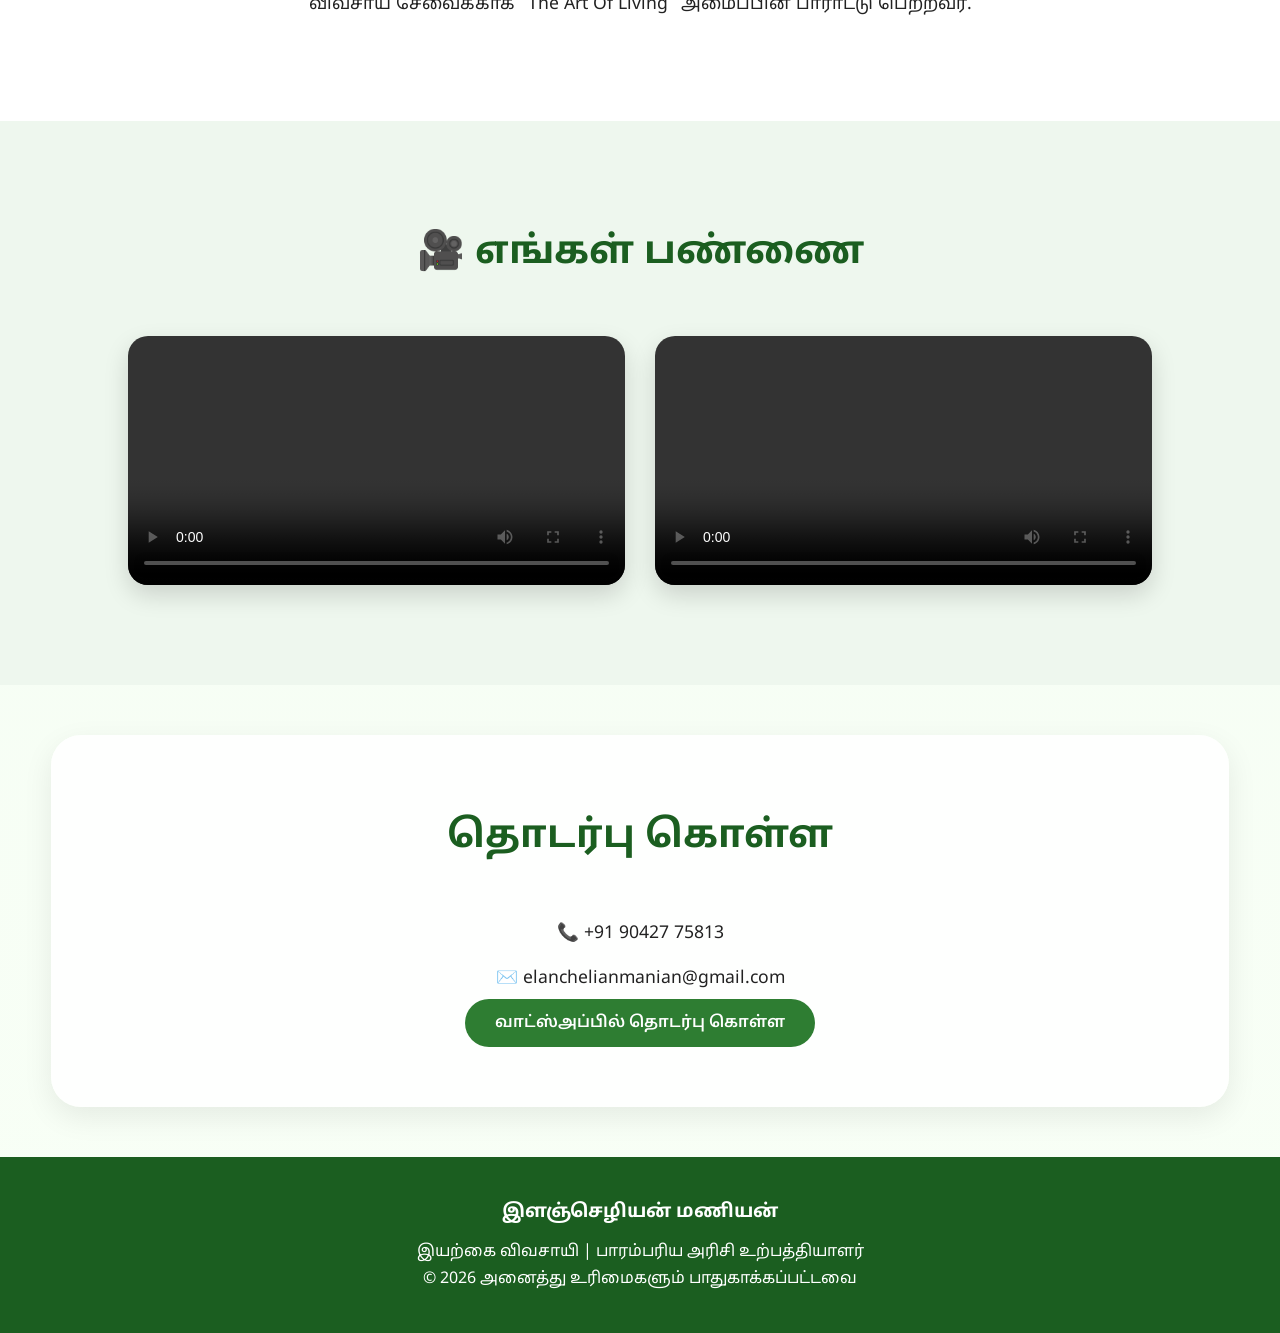
==== commit 4fa6ade7: "Add files via upload" ====
--- a/index.html
+++ b/index.html
@@ -214,8 +214,25 @@
                 <h3>மாப்பிள்ளை சம்பா அவல்</h3>
             </div>
 
-        </div>
-
+            <div class="product-card">
+    <img src="coconut.jpeg" alt="தேங்காய் எண்ணெய்">
+
+    <div class="product-info">
+        <h3>இயற்கை தேங்காய் எண்ணெய்</h3>
+       
+    </div>
+</div>
+
+        </div>
+
+    </section>
+
+    <section class="benefits-section">
+    <h2>பாரம்பரிய அரிசியின் நன்மைகள்</h2>
+
+    <div class="benefits-image">
+        <img src="benefits.jpeg" alt="அன்னமழகி அரிசி நன்மைகள்">
+    </div>
     </section>
 
 
--- a/style.css
+++ b/style.css
@@ -478,4 +478,25 @@
 
     box-shadow:
     0 20px 40px rgba(0,0,0,0.15);
+}
+
+/* Benefits Section */
+
+.benefits-section{
+    padding:80px 10%;
+    background:#f7faf7;
+    text-align:center;
+}
+
+.benefits-section h2{
+    color:#2e7d32;
+    margin-bottom:30px;
+    font-size:2.2rem;
+}
+
+.benefits-image img{
+    width:100%;
+    max-width:500px;
+    border-radius:20px;
+    box-shadow:0 10px 30px rgba(0,0,0,0.15);
 }
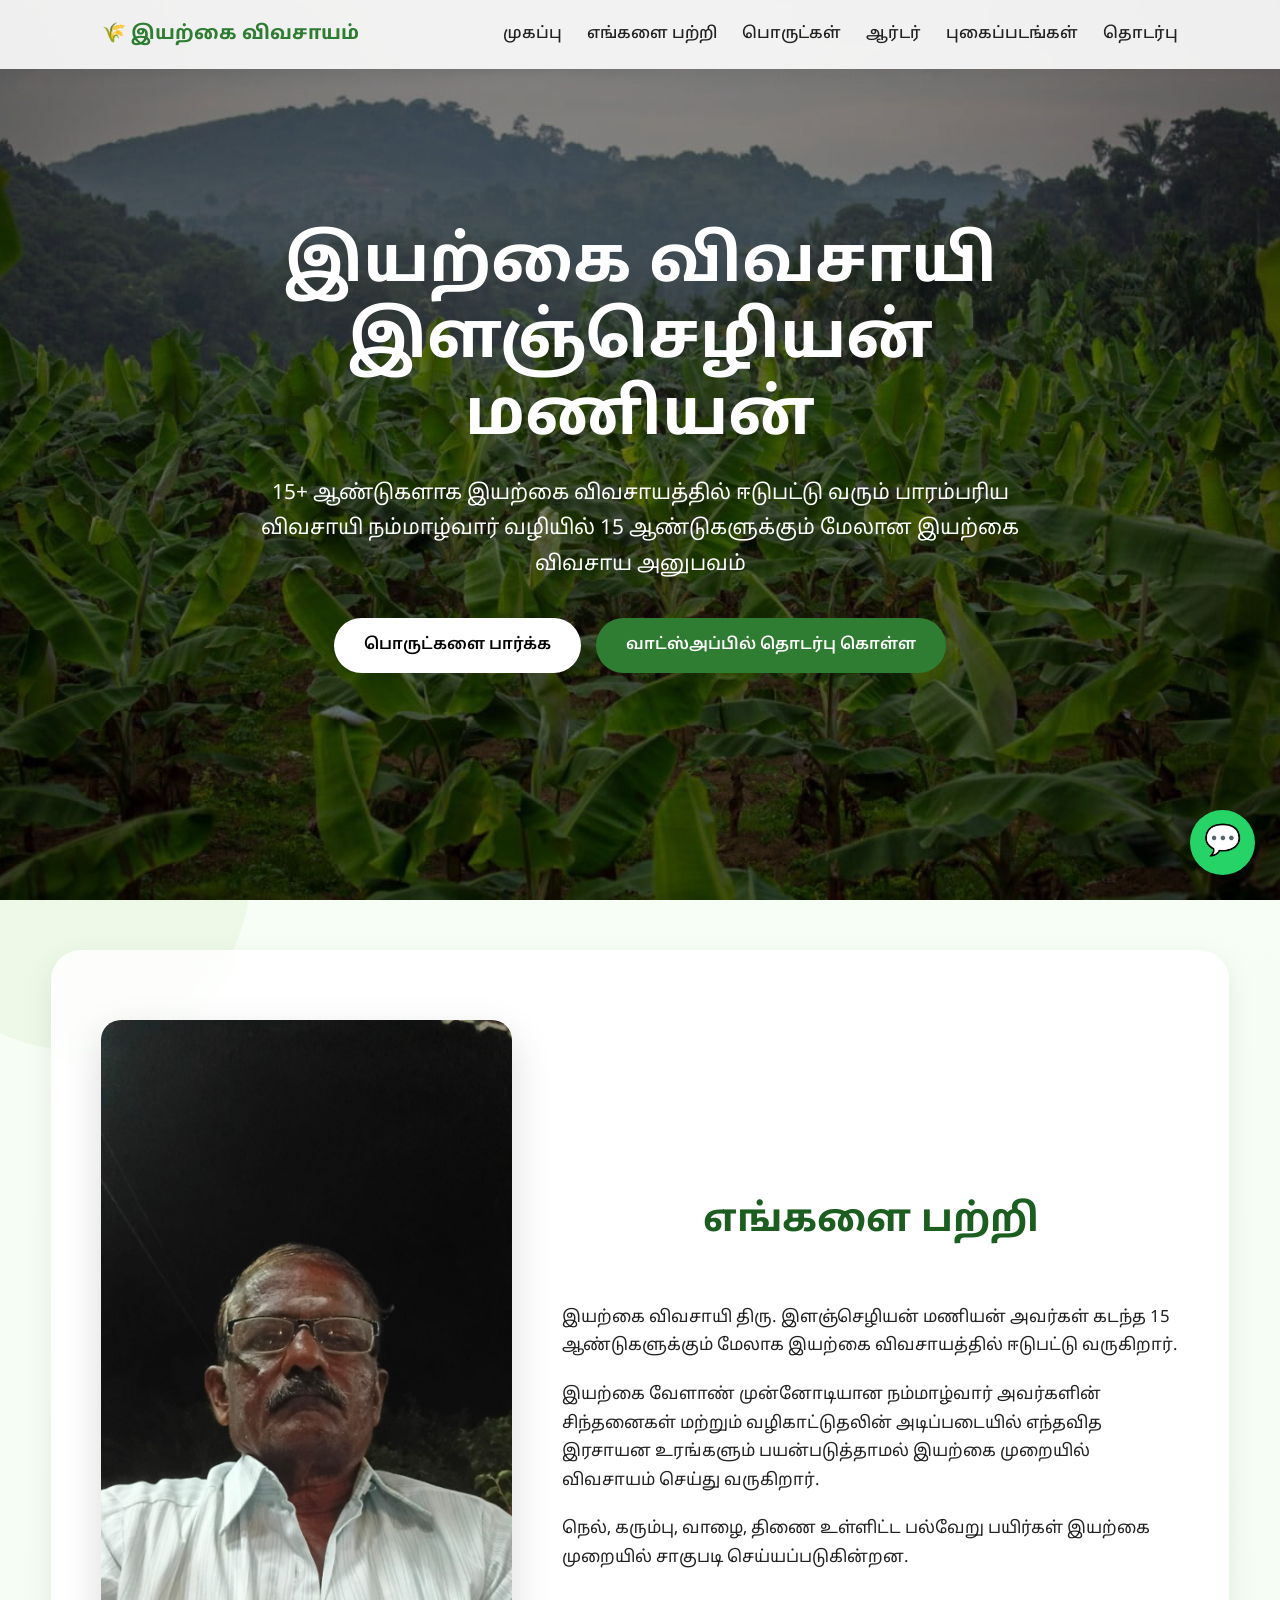
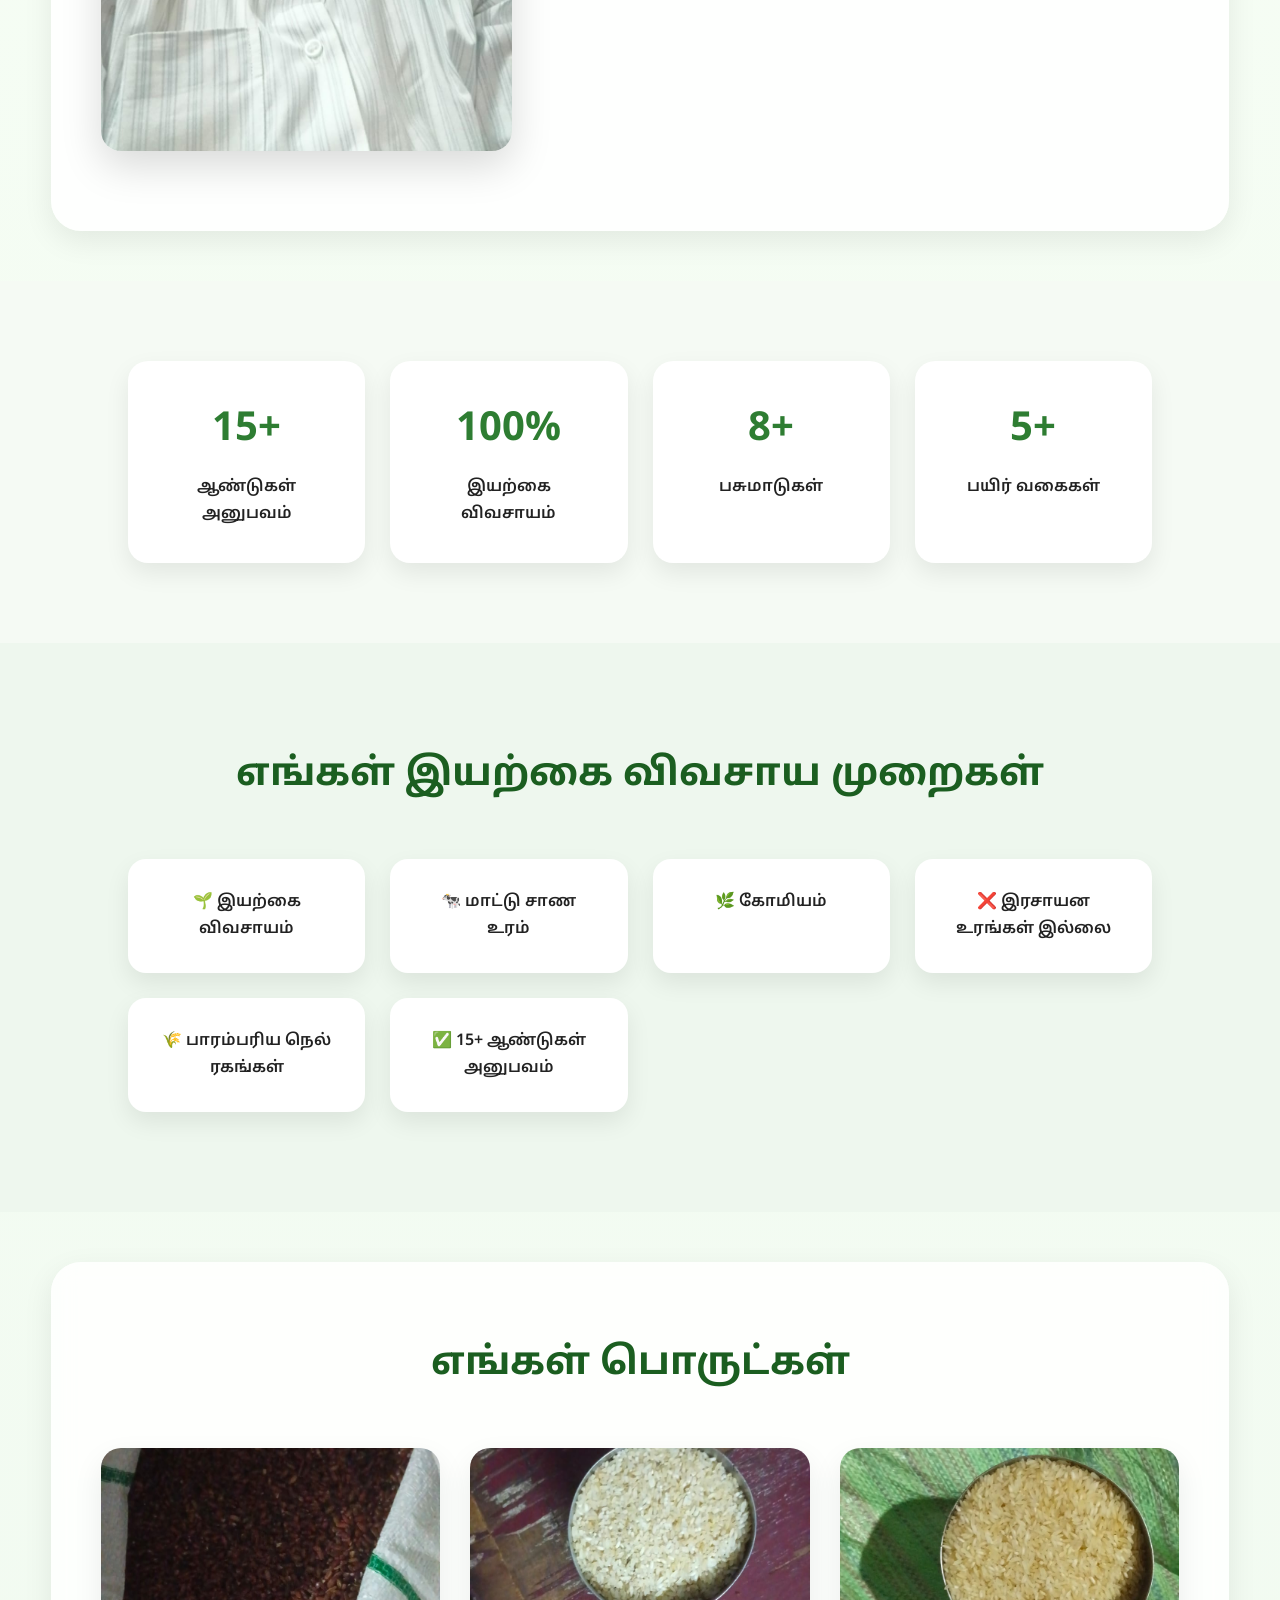
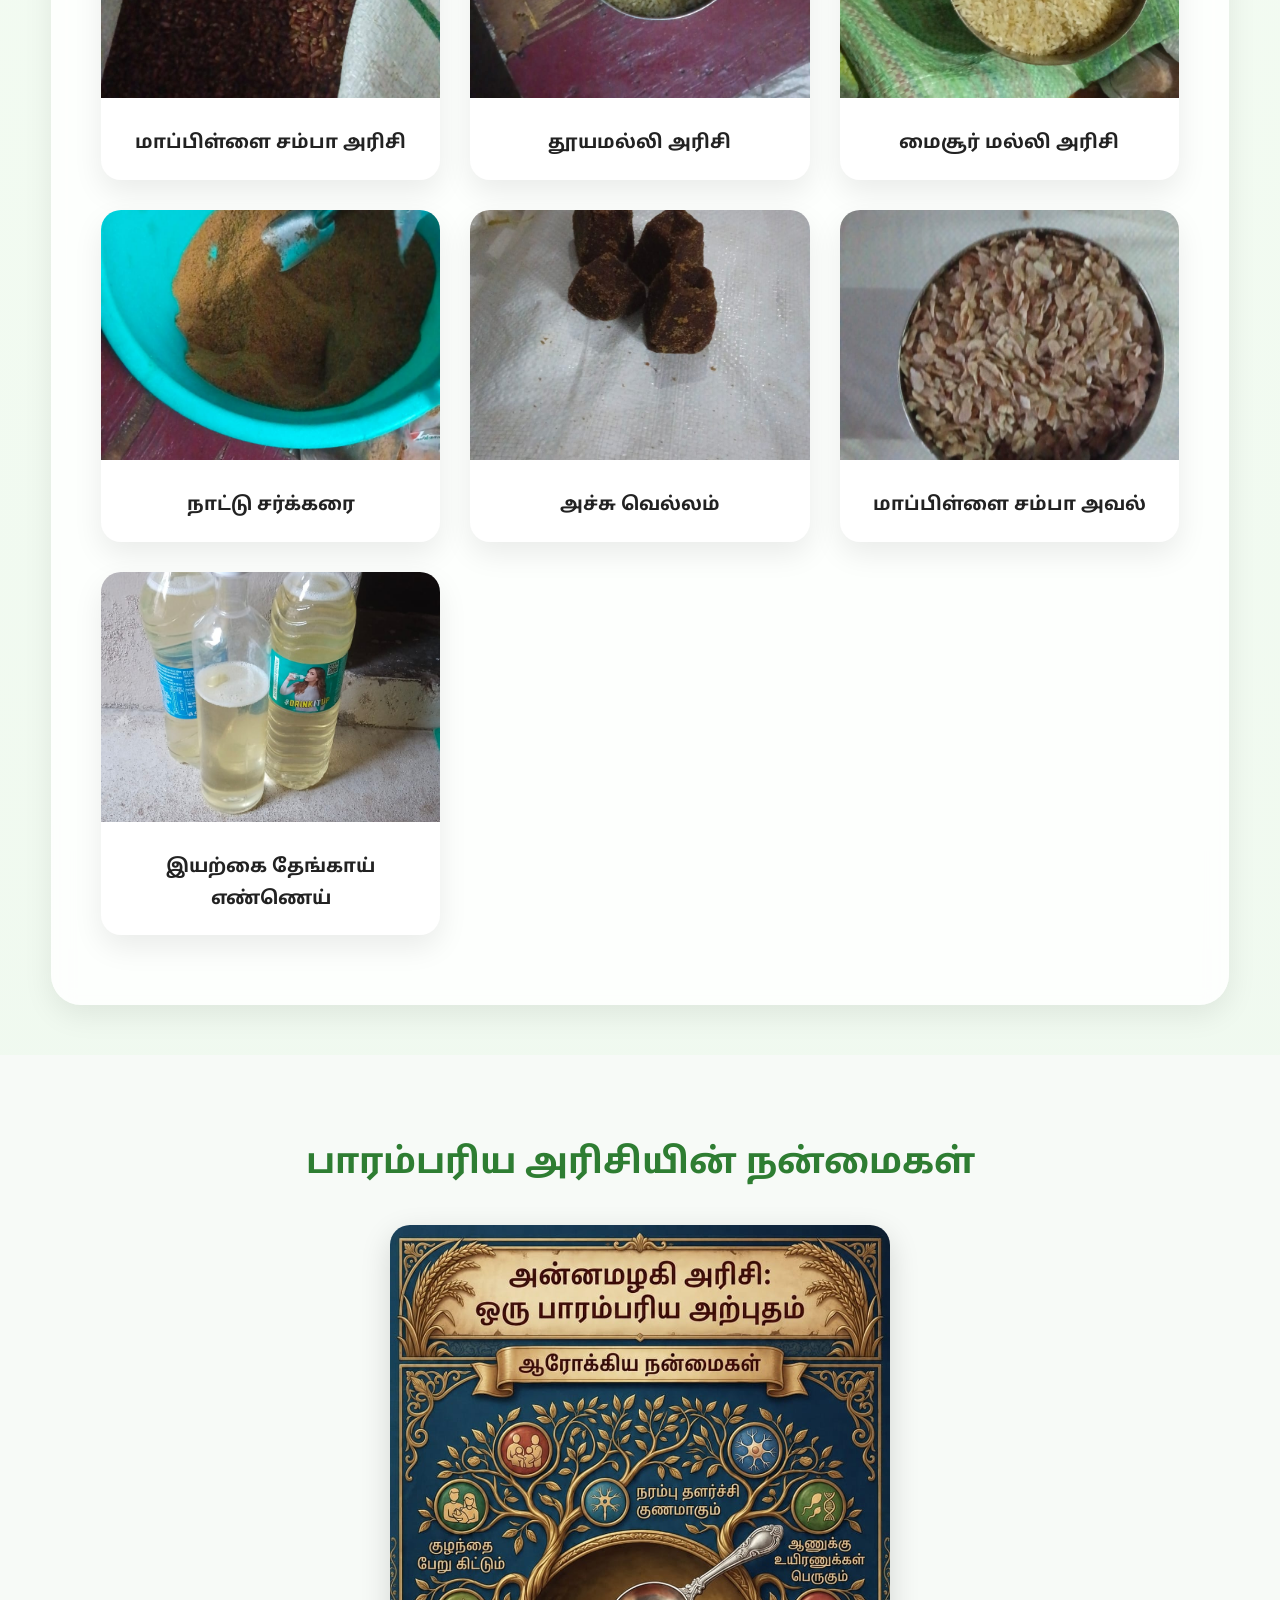
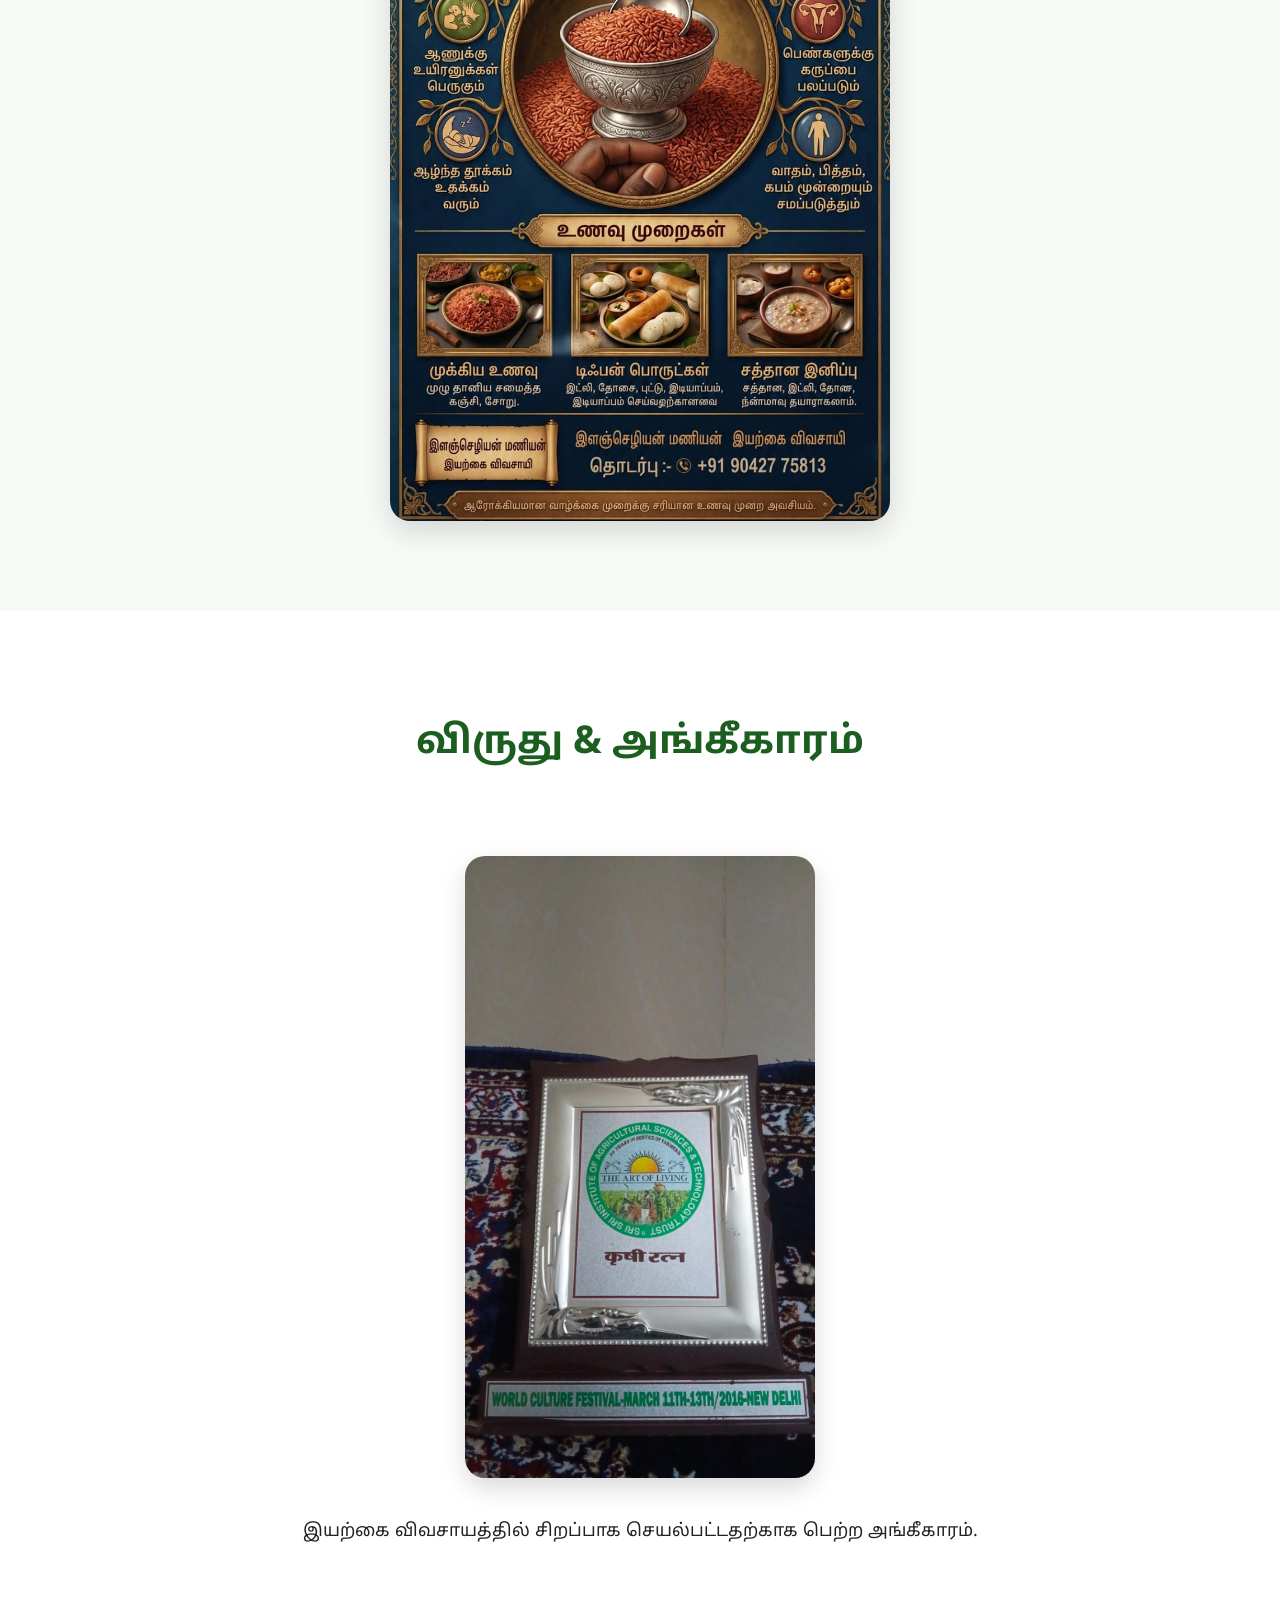
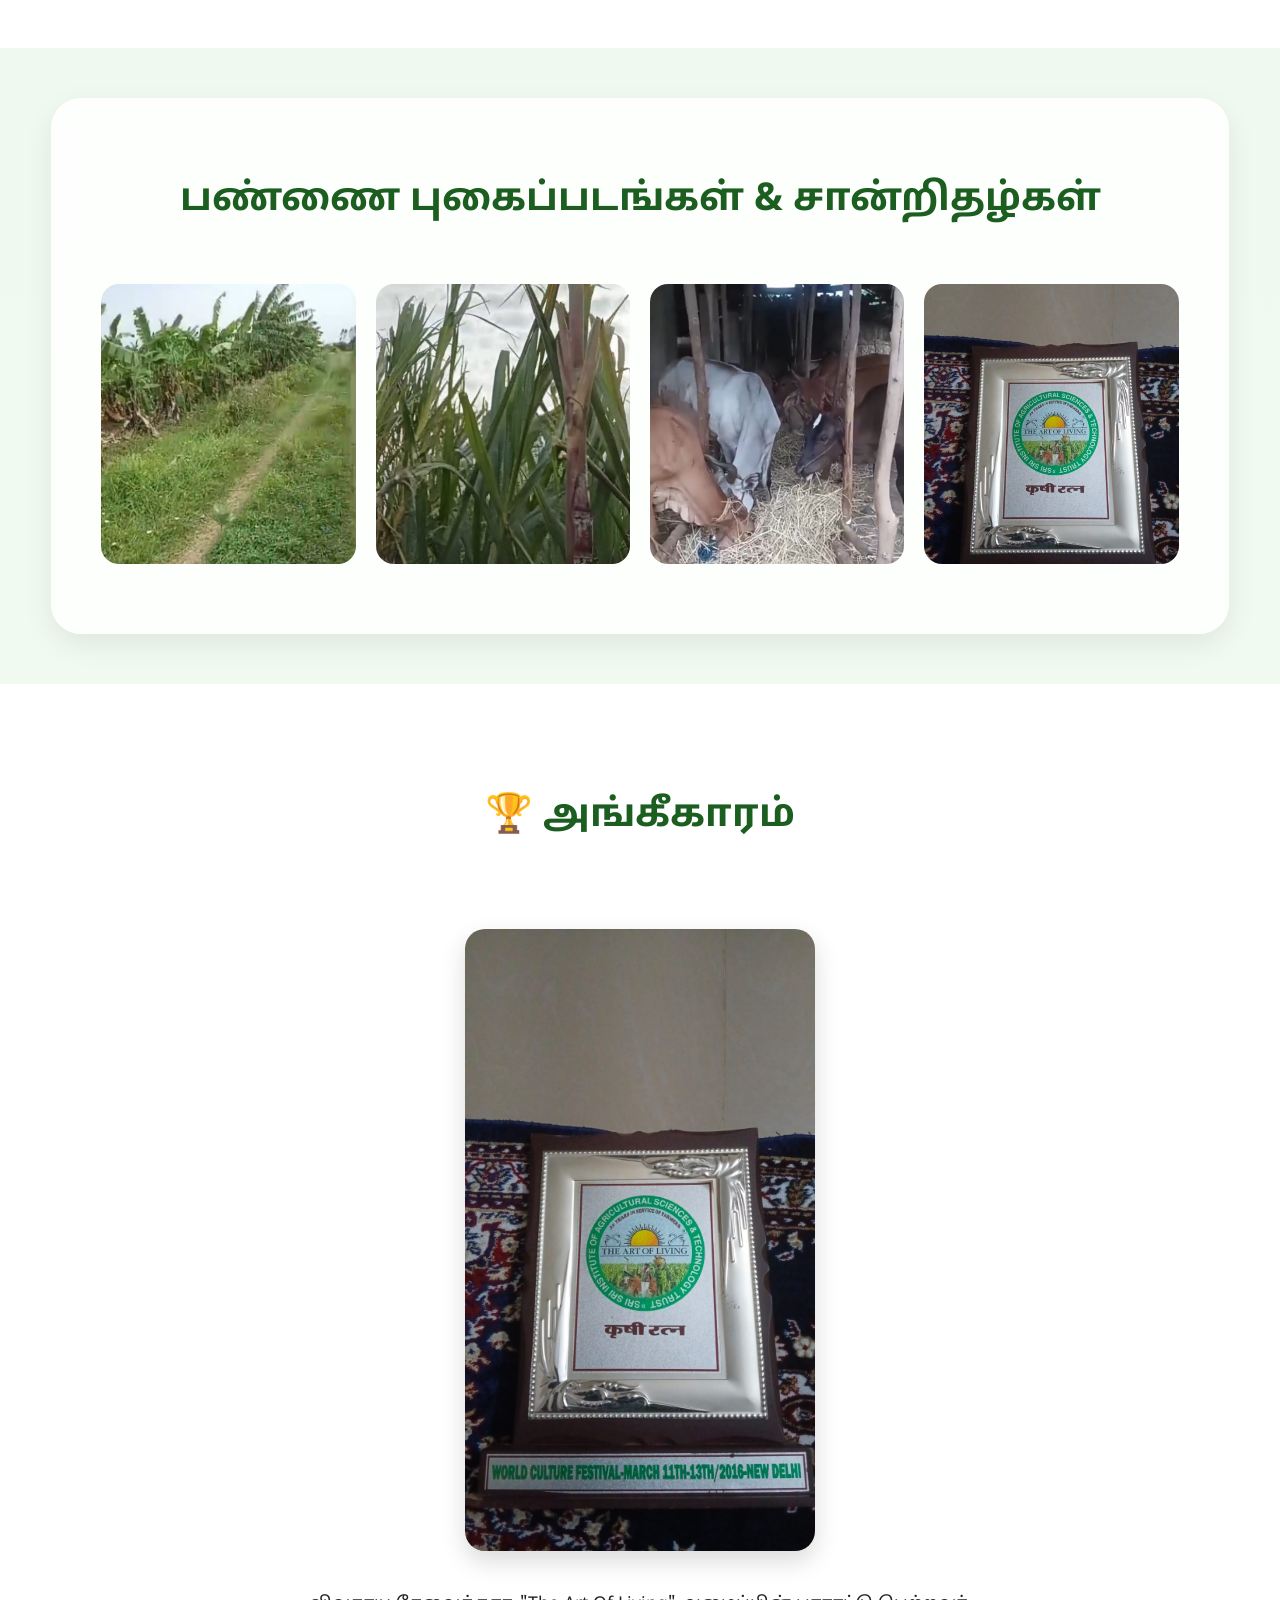
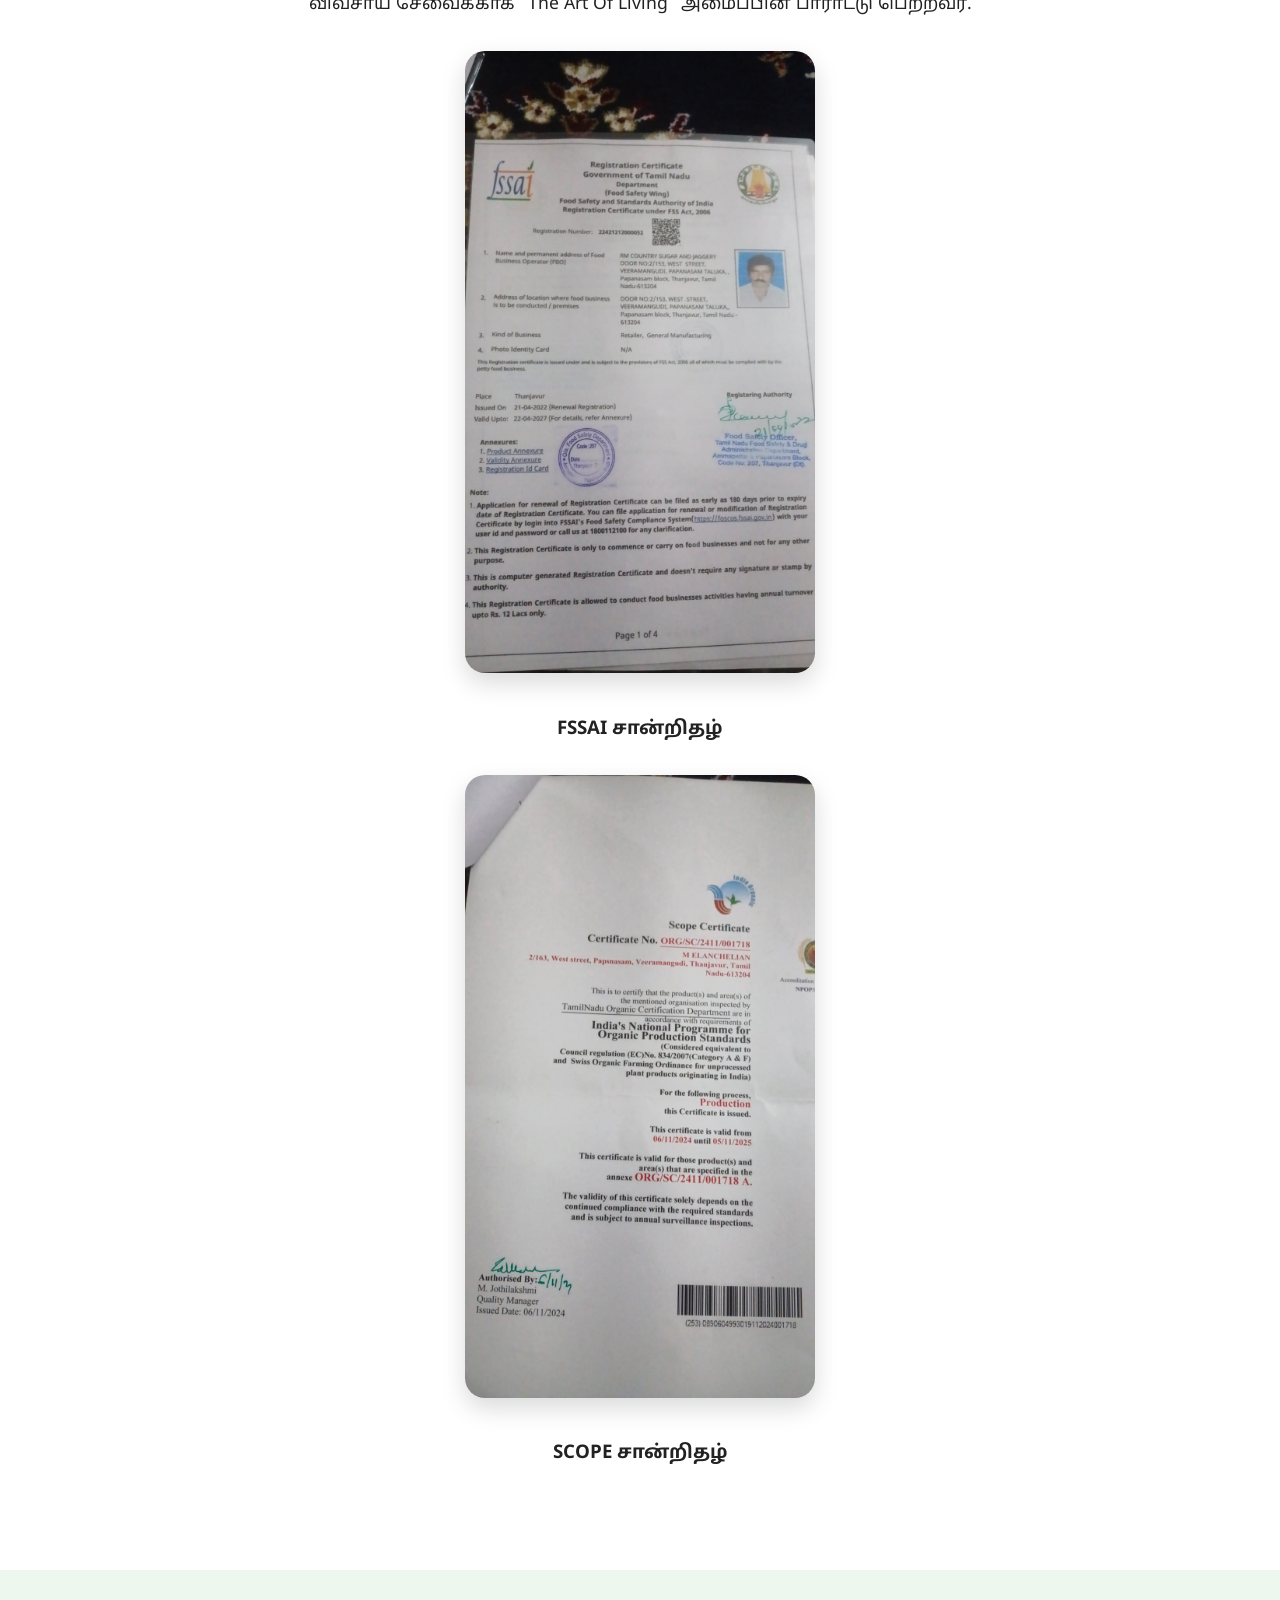
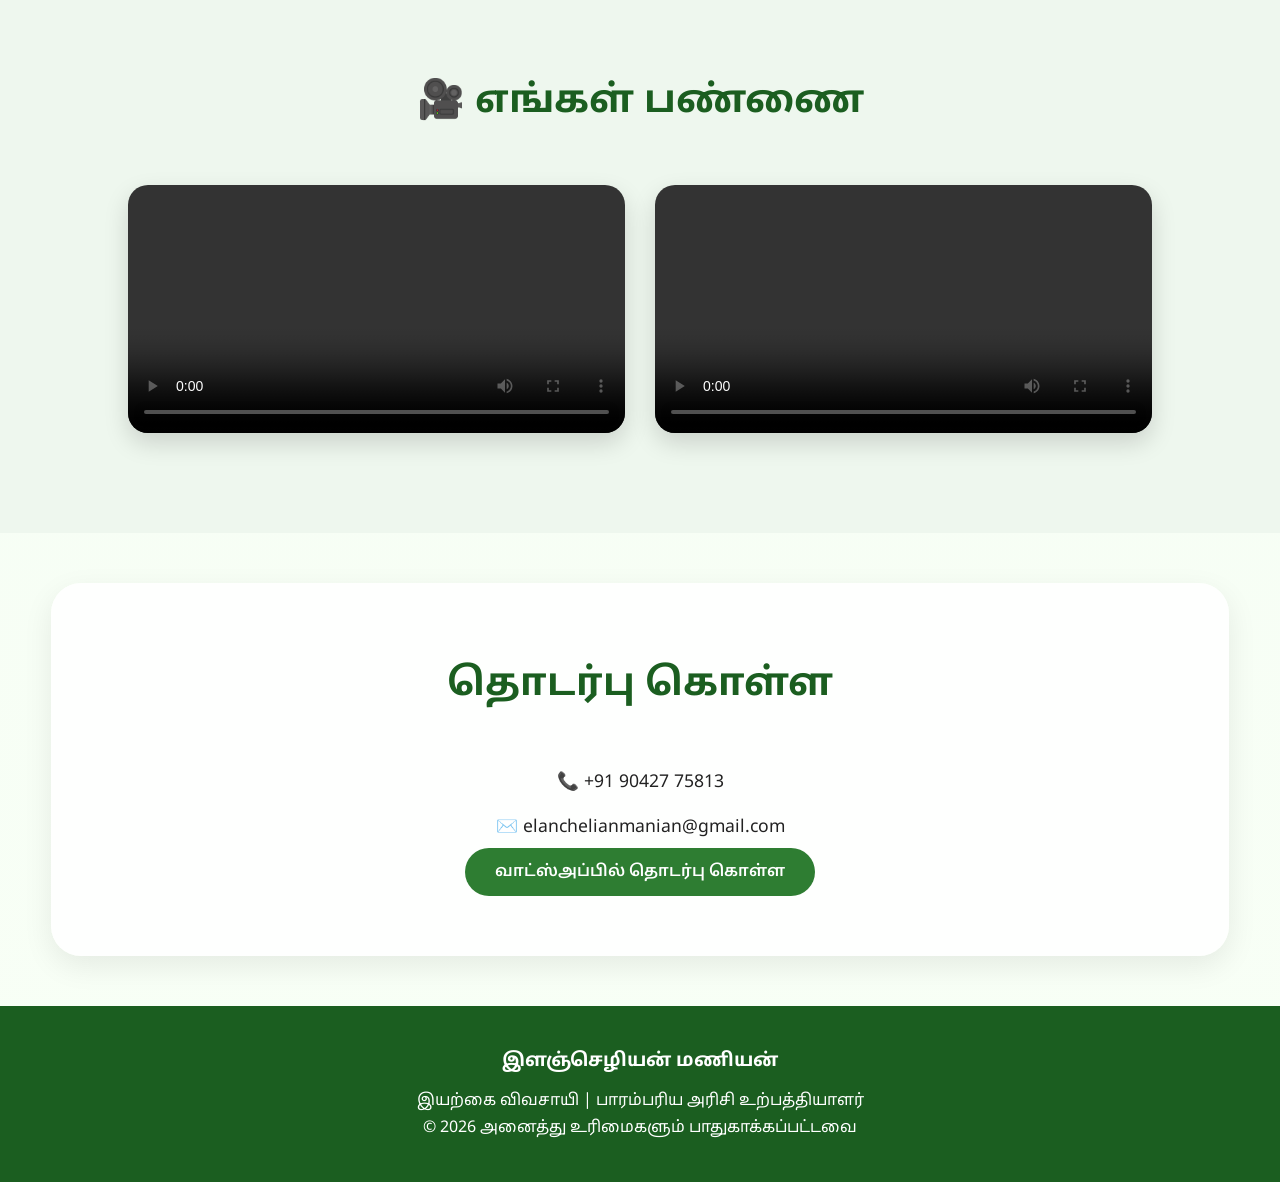
==== commit 34b21e0f: "Add files via upload" ====
--- a/index.html
+++ b/index.html
@@ -258,7 +258,7 @@
 
     <section id="gallery" class="gallery">
 
-        <h2>பண்ணை புகைப்படங்கள்</h2>
+        <h2>பண்ணை புகைப்படங்கள் & சான்றிதழ்கள்</h2>
 
         <div class="gallery-grid">
 
@@ -283,6 +283,16 @@
         அமைப்பின் பாராட்டு பெற்றவர்.
     </p>
 
+    <div class="gallery-item">
+    <img src="fssai.jpeg" alt="FSSAI Certificate">
+    <h3>FSSAI சான்றிதழ்</h3>
+</div>
+
+<div class="gallery-item">
+    <img src="scope.jpeg" alt="Scope Certificate">
+     <h3>SCOPE சான்றிதழ்</h3>
+</div>
+
 </section>
 
 <section class="videos">
--- a/style.css
+++ b/style.css
@@ -499,4 +499,12 @@
     max-width:500px;
     border-radius:20px;
     box-shadow:0 10px 30px rgba(0,0,0,0.15);
+}
+
+.gallery-item img{
+    transition:0.4s;
+}
+
+.gallery-item img:hover{
+    transform:scale(1.05);
 }
